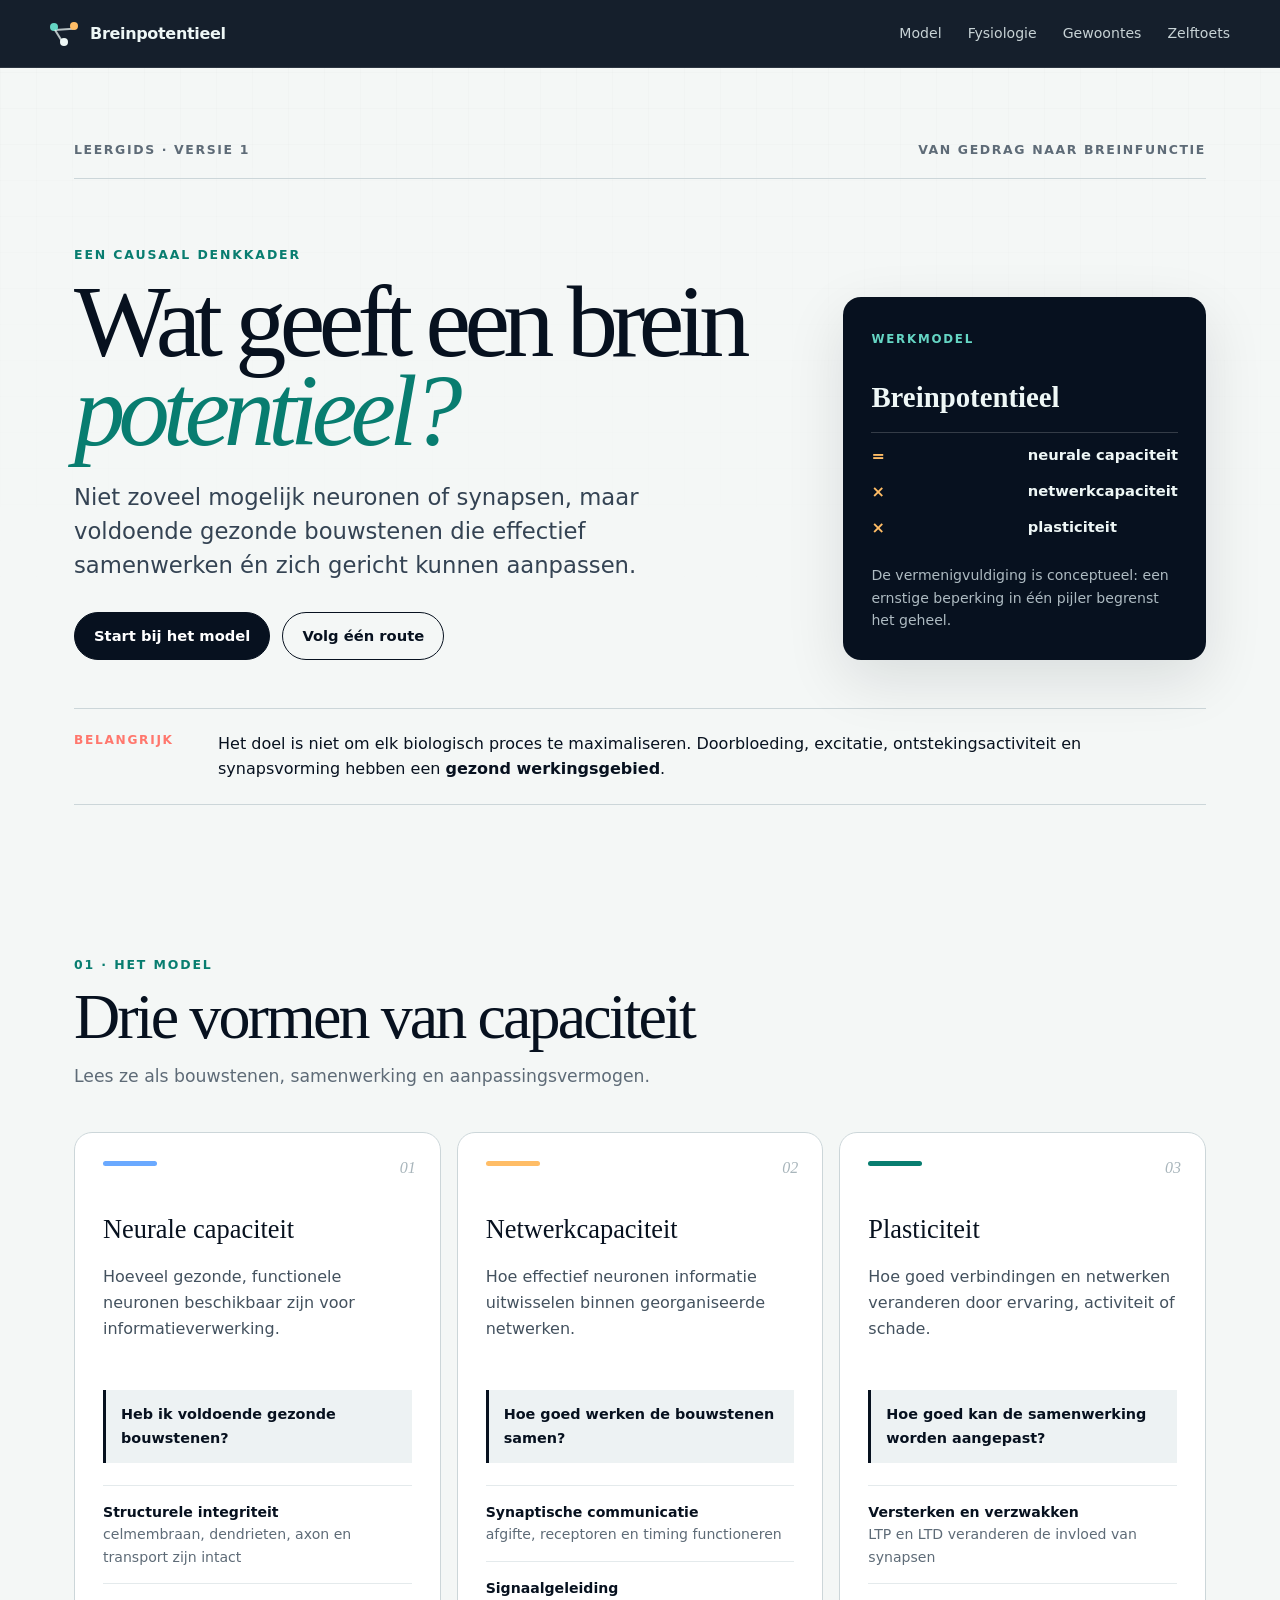
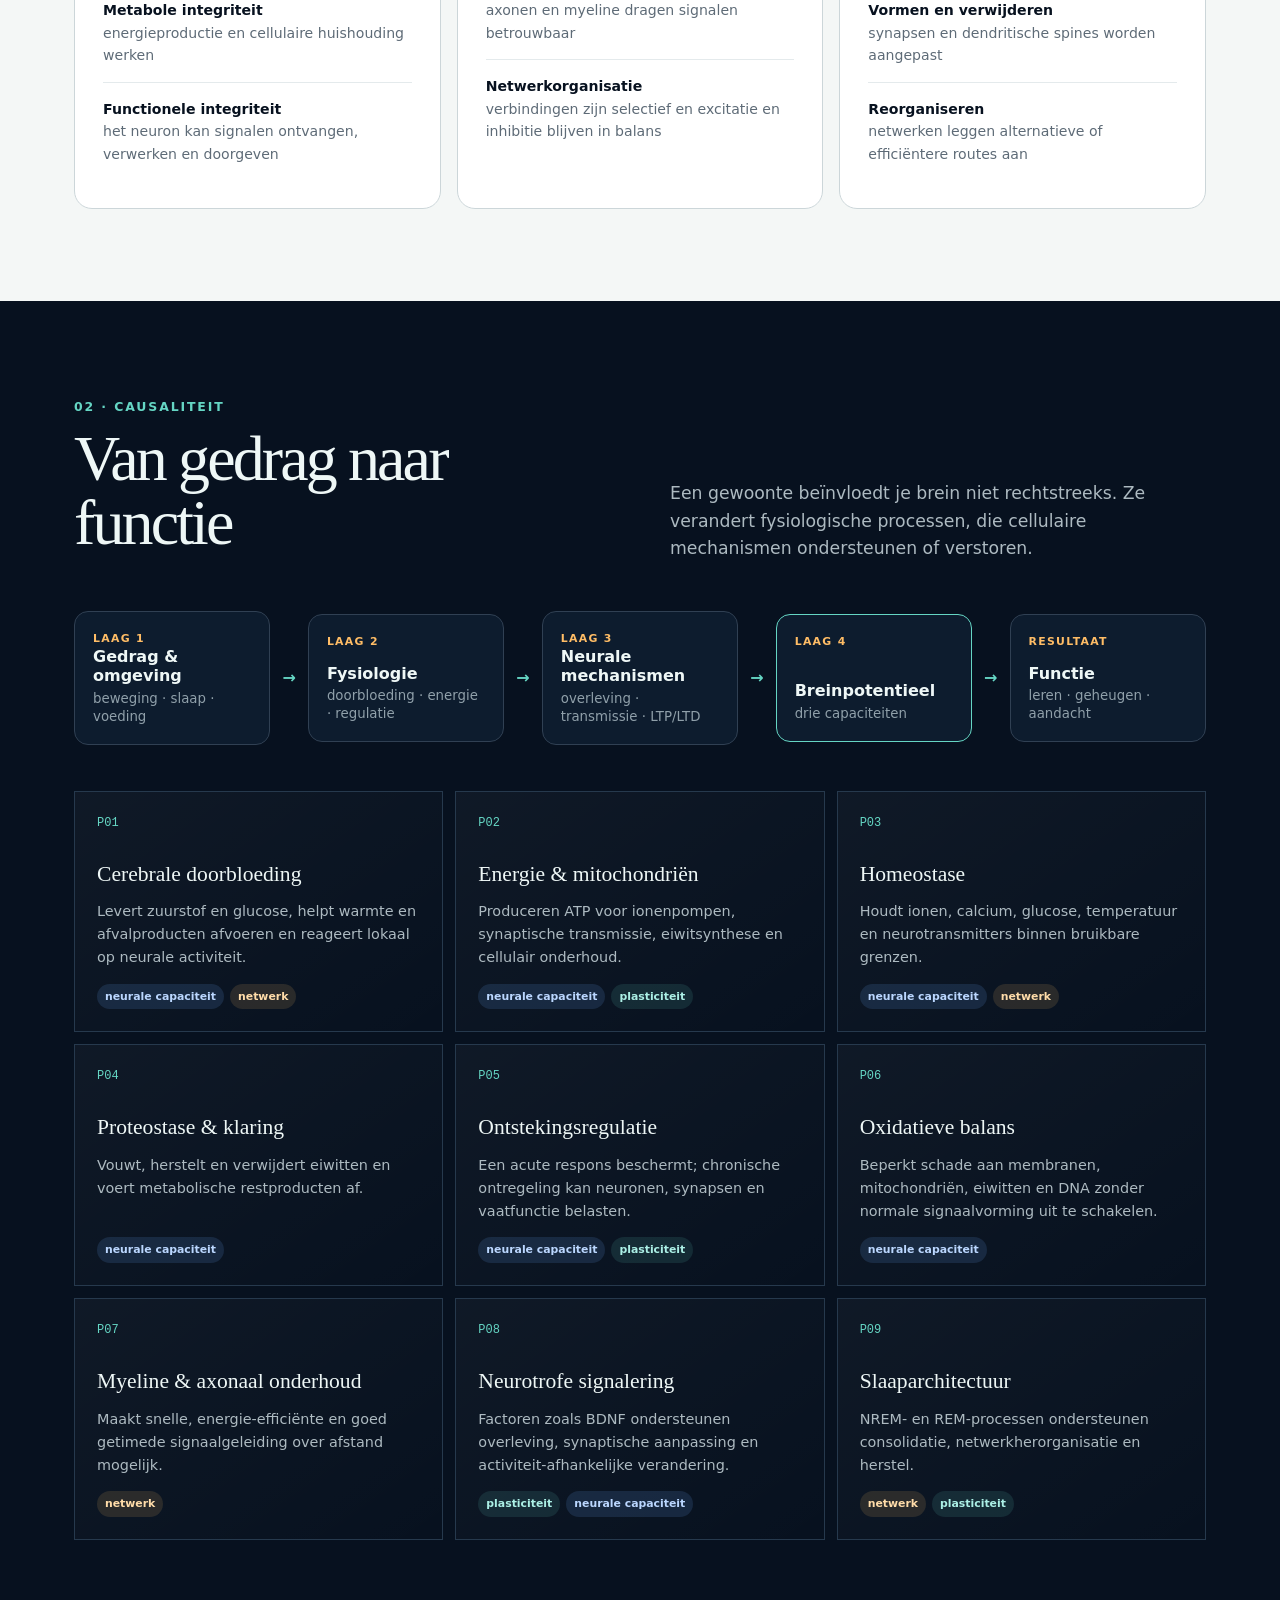
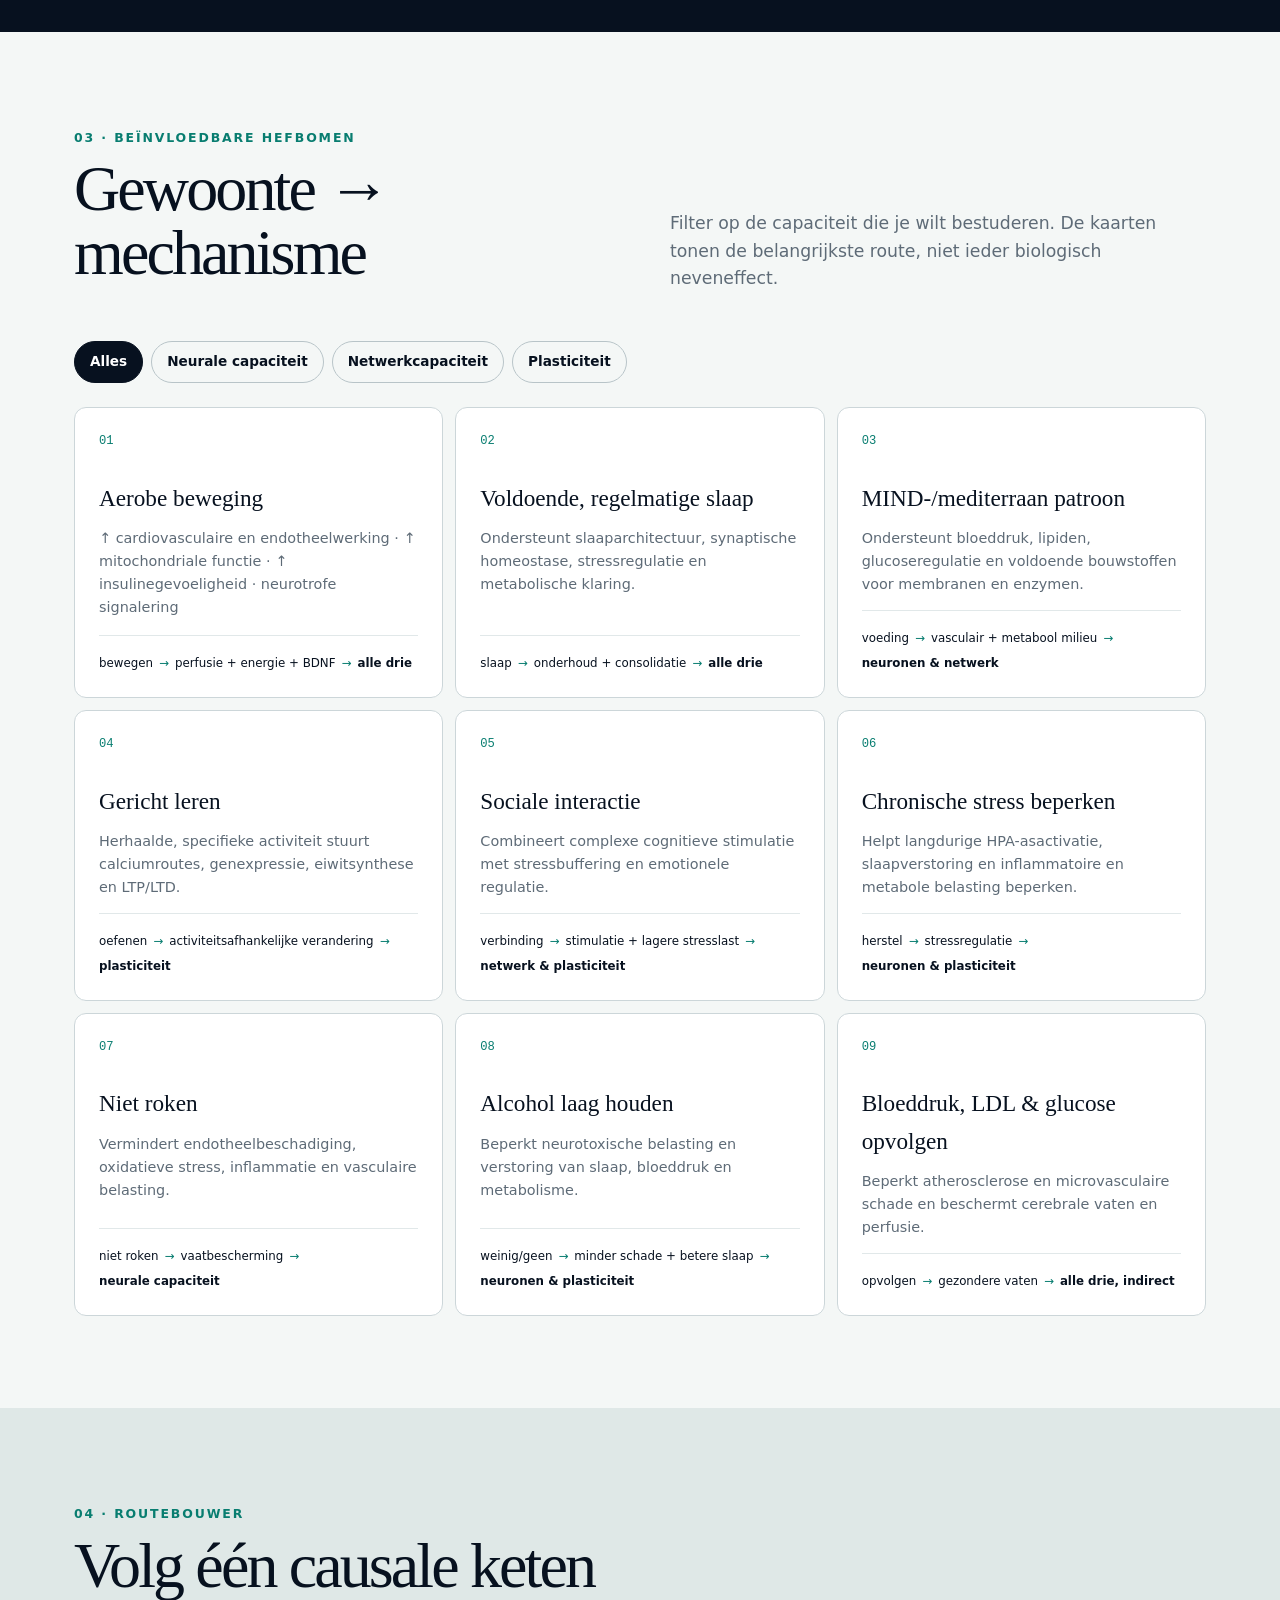
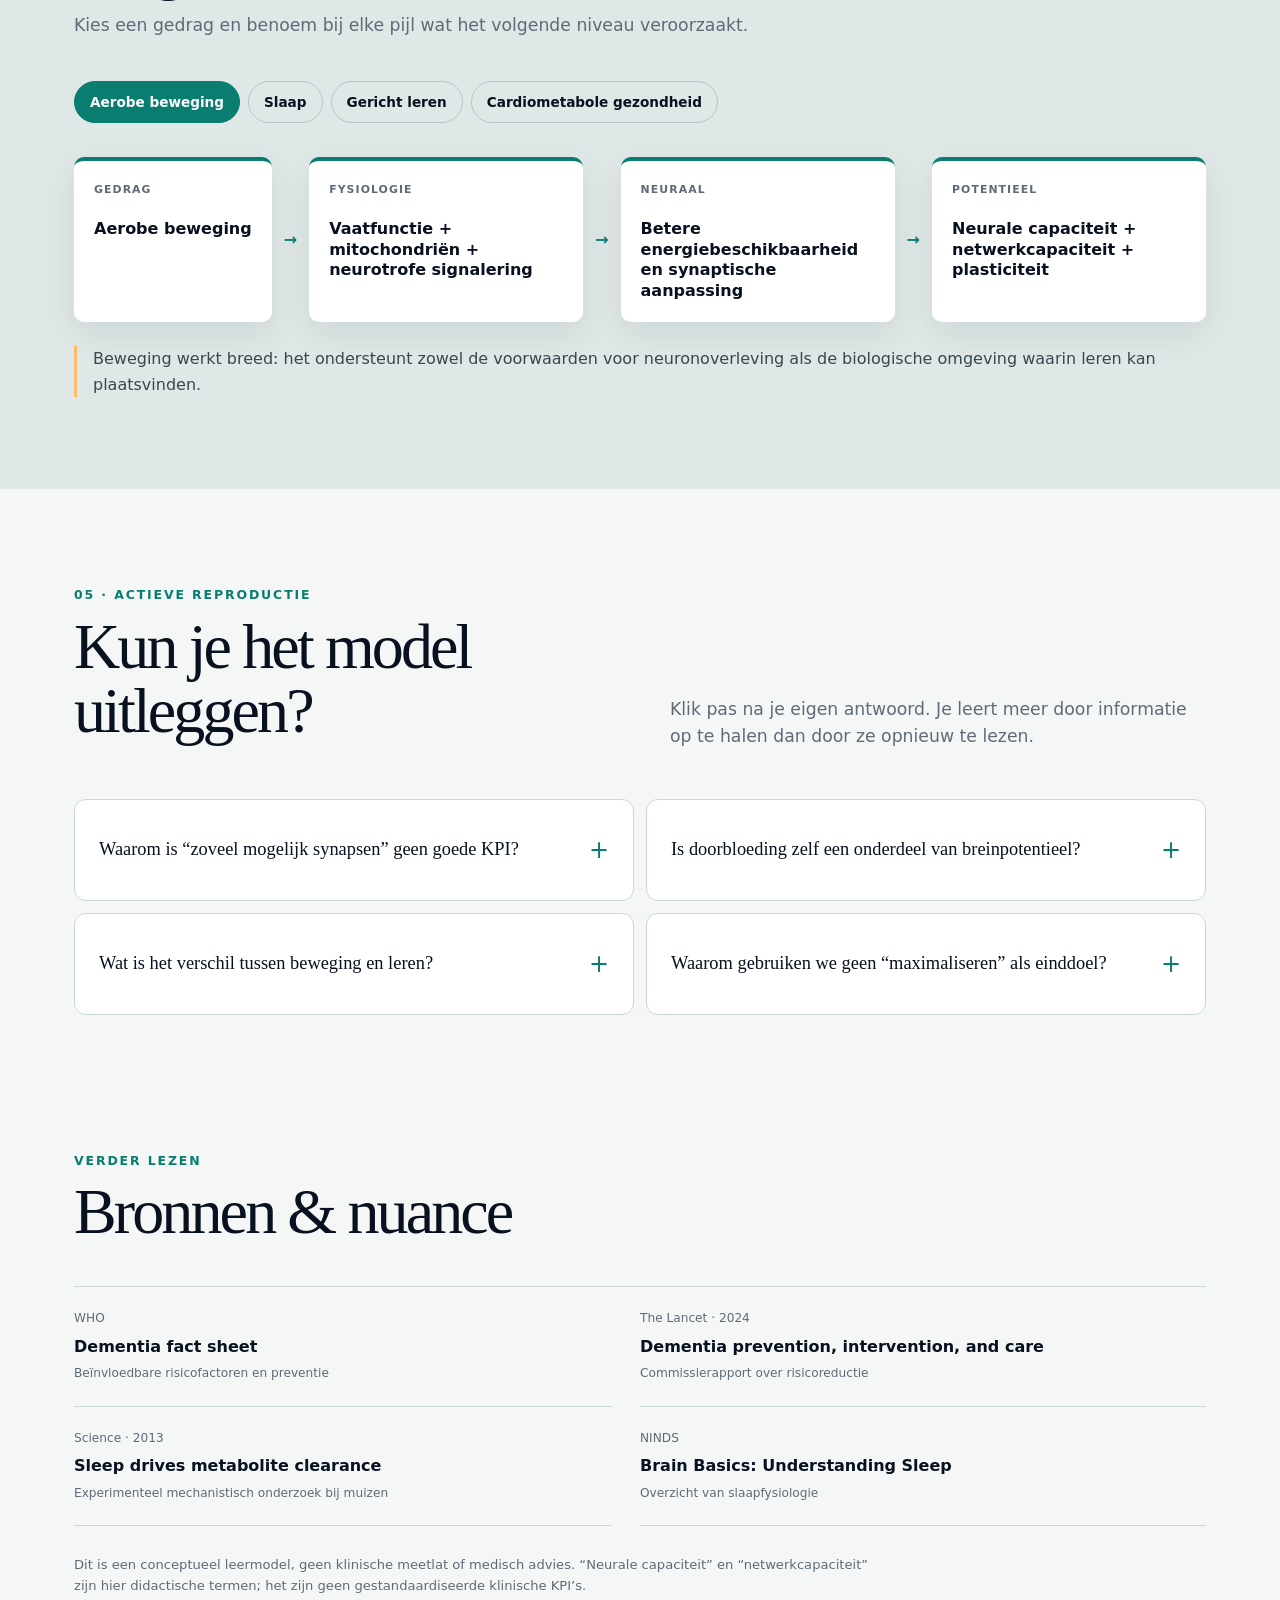
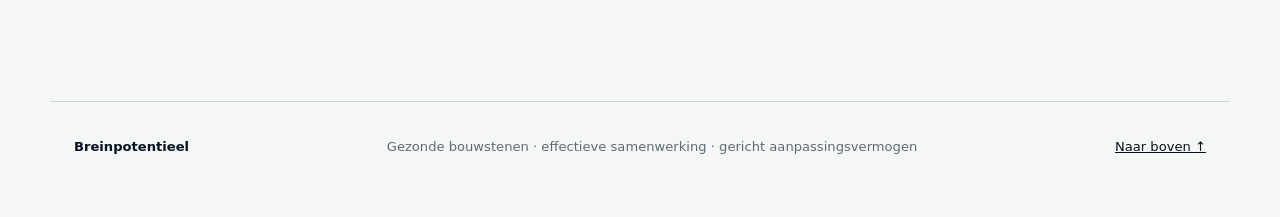
==== index.html @ e40813cc "Add index.html" ====
<!doctype html>
<html lang="nl">
<head>
  <meta charset="utf-8">
  <meta name="viewport" content="width=device-width, initial-scale=1">
  <meta name="theme-color" content="#07111f">
  <meta name="description" content="Een interactieve leergids over neurale capaciteit, netwerkcapaciteit, plasticiteit en de biologische processen en gewoontes die ze ondersteunen.">
  <title>Breinpotentieel — interactieve leergids</title>
  <link rel="icon" type="image/svg+xml" href="data:image/svg+xml,%3Csvg xmlns='http://www.w3.org/2000/svg' viewBox='0 0 64 64'%3E%3Crect width='64' height='64' rx='14' fill='%2307111f'/%3E%3Ccircle cx='19' cy='20' r='6' fill='%2365d6c4'/%3E%3Ccircle cx='45' cy='18' r='5' fill='%23ffbd66'/%3E%3Ccircle cx='31' cy='45' r='7' fill='%23eef7f6'/%3E%3Cpath d='M24 22l16-3M22 25l7 14M42 22l-8 17' stroke='%23eef7f6' stroke-width='3' stroke-linecap='round'/%3E%3C/svg%3E">
  <link rel="stylesheet" href="styles.css">
</head>
<body>
  <a class="skip-link" href="#inhoud">Ga naar de inhoud</a>

  <header class="topbar">
    <a class="brand" href="#start" aria-label="Breinpotentieel, naar boven">
      <span class="brand-mark" aria-hidden="true"><i></i><i></i><i></i></span>
      <span>Breinpotentieel</span>
    </a>
    <nav aria-label="Hoofdnavigatie">
      <a href="#model">Model</a>
      <a href="#fysiologie">Fysiologie</a>
      <a href="#gewoontes">Gewoontes</a>
      <a href="#toets">Zelftoets</a>
    </nav>
  </header>

  <main id="inhoud">
    <section class="hero" id="start">
      <div class="eyebrow"><span>Leergids · versie 1</span><span>Van gedrag naar breinfunctie</span></div>
      <div class="hero-grid">
        <div>
          <p class="kicker">Een causaal denkkader</p>
          <h1>Wat geeft een brein <em>potentieel?</em></h1>
          <p class="lede">Niet zoveel mogelijk neuronen of synapsen, maar voldoende gezonde bouwstenen die effectief samenwerken én zich gericht kunnen aanpassen.</p>
          <div class="hero-actions">
            <a class="button primary" href="#model">Start bij het model</a>
            <a class="button quiet" href="#routebouwer">Volg één route</a>
          </div>
        </div>
        <aside class="formula-card" aria-label="Kernformule">
          <span class="formula-label">Werkmodel</span>
          <div class="formula">
            <strong>Breinpotentieel</strong>
            <span>=</span>
            <b>neurale capaciteit</b>
            <span>×</span>
            <b>netwerkcapaciteit</b>
            <span>×</span>
            <b>plasticiteit</b>
          </div>
          <p>De vermenigvuldiging is conceptueel: een ernstige beperking in één pijler begrenst het geheel.</p>
        </aside>
      </div>
      <div class="principle"><span>Belangrijk</span><p>Het doel is niet om elk biologisch proces te maximaliseren. Doorbloeding, excitatie, ontstekingsactiviteit en synapsvorming hebben een <strong>gezond werkingsgebied</strong>.</p></div>
    </section>

    <section class="section" id="model">
      <header class="section-heading">
        <span class="chapter">01 · het model</span>
        <h2>Drie vormen van capaciteit</h2>
        <p>Lees ze als bouwstenen, samenwerking en aanpassingsvermogen.</p>
      </header>

      <div class="capacity-grid">
        <article class="capacity-card neural">
          <span class="number">01</span>
          <h3>Neurale capaciteit</h3>
          <p class="definition">Hoeveel gezonde, functionele neuronen beschikbaar zijn voor informatieverwerking.</p>
          <div class="question">Heb ik voldoende gezonde bouwstenen?</div>
          <ul>
            <li><strong>Structurele integriteit</strong><br>celmembraan, dendrieten, axon en transport zijn intact</li>
            <li><strong>Metabole integriteit</strong><br>energieproductie en cellulaire huishouding werken</li>
            <li><strong>Functionele integriteit</strong><br>het neuron kan signalen ontvangen, verwerken en doorgeven</li>
          </ul>
        </article>
        <article class="capacity-card network">
          <span class="number">02</span>
          <h3>Netwerkcapaciteit</h3>
          <p class="definition">Hoe effectief neuronen informatie uitwisselen binnen georganiseerde netwerken.</p>
          <div class="question">Hoe goed werken de bouwstenen samen?</div>
          <ul>
            <li><strong>Synaptische communicatie</strong><br>afgifte, receptoren en timing functioneren</li>
            <li><strong>Signaalgeleiding</strong><br>axonen en myeline dragen signalen betrouwbaar</li>
            <li><strong>Netwerkorganisatie</strong><br>verbindingen zijn selectief en excitatie en inhibitie blijven in balans</li>
          </ul>
        </article>
        <article class="capacity-card plastic">
          <span class="number">03</span>
          <h3>Plasticiteit</h3>
          <p class="definition">Hoe goed verbindingen en netwerken veranderen door ervaring, activiteit of schade.</p>
          <div class="question">Hoe goed kan de samenwerking worden aangepast?</div>
          <ul>
            <li><strong>Versterken en verzwakken</strong><br>LTP en LTD veranderen de invloed van synapsen</li>
            <li><strong>Vormen en verwijderen</strong><br>synapsen en dendritische spines worden aangepast</li>
            <li><strong>Reorganiseren</strong><br>netwerken leggen alternatieve of efficiëntere routes aan</li>
          </ul>
        </article>
      </div>
    </section>

    <section class="section causal-section" id="fysiologie">
      <header class="section-heading split-heading">
        <div>
          <span class="chapter">02 · causaliteit</span>
          <h2>Van gedrag naar functie</h2>
        </div>
        <p>Een gewoonte beïnvloedt je brein niet rechtstreeks. Ze verandert fysiologische processen, die cellulaire mechanismen ondersteunen of verstoren.</p>
      </header>

      <div class="causal-ribbon" role="img" aria-label="Gedrag leidt via fysiologie en neurale mechanismen tot breinpotentieel en functionele prestaties">
        <div><span>laag 1</span><strong>Gedrag & omgeving</strong><small>beweging · slaap · voeding</small></div>
        <b aria-hidden="true">→</b>
        <div><span>laag 2</span><strong>Fysiologie</strong><small>doorbloeding · energie · regulatie</small></div>
        <b aria-hidden="true">→</b>
        <div><span>laag 3</span><strong>Neurale mechanismen</strong><small>overleving · transmissie · LTP/LTD</small></div>
        <b aria-hidden="true">→</b>
        <div><span>laag 4</span><strong>Breinpotentieel</strong><small>drie capaciteiten</small></div>
        <b aria-hidden="true">→</b>
        <div><span>resultaat</span><strong>Functie</strong><small>leren · geheugen · aandacht</small></div>
      </div>

      <div class="process-grid">
        <article><span class="process-code">P01</span><h3>Cerebrale doorbloeding</h3><p>Levert zuurstof en glucose, helpt warmte en afvalproducten afvoeren en reageert lokaal op neurale activiteit.</p><footer><span class="tag neural-tag">neurale capaciteit</span><span class="tag network-tag">netwerk</span></footer></article>
        <article><span class="process-code">P02</span><h3>Energie & mitochondriën</h3><p>Produceren ATP voor ionenpompen, synaptische transmissie, eiwitsynthese en cellulair onderhoud.</p><footer><span class="tag neural-tag">neurale capaciteit</span><span class="tag plastic-tag">plasticiteit</span></footer></article>
        <article><span class="process-code">P03</span><h3>Homeostase</h3><p>Houdt ionen, calcium, glucose, temperatuur en neurotransmitters binnen bruikbare grenzen.</p><footer><span class="tag neural-tag">neurale capaciteit</span><span class="tag network-tag">netwerk</span></footer></article>
        <article><span class="process-code">P04</span><h3>Proteostase & klaring</h3><p>Vouwt, herstelt en verwijdert eiwitten en voert metabolische restproducten af.</p><footer><span class="tag neural-tag">neurale capaciteit</span></footer></article>
        <article><span class="process-code">P05</span><h3>Ontstekingsregulatie</h3><p>Een acute respons beschermt; chronische ontregeling kan neuronen, synapsen en vaatfunctie belasten.</p><footer><span class="tag neural-tag">neurale capaciteit</span><span class="tag plastic-tag">plasticiteit</span></footer></article>
        <article><span class="process-code">P06</span><h3>Oxidatieve balans</h3><p>Beperkt schade aan membranen, mitochondriën, eiwitten en DNA zonder normale signaalvorming uit te schakelen.</p><footer><span class="tag neural-tag">neurale capaciteit</span></footer></article>
        <article><span class="process-code">P07</span><h3>Myeline & axonaal onderhoud</h3><p>Maakt snelle, energie-efficiënte en goed getimede signaalgeleiding over afstand mogelijk.</p><footer><span class="tag network-tag">netwerk</span></footer></article>
        <article><span class="process-code">P08</span><h3>Neurotrofe signalering</h3><p>Factoren zoals BDNF ondersteunen overleving, synaptische aanpassing en activiteit-afhankelijke verandering.</p><footer><span class="tag plastic-tag">plasticiteit</span><span class="tag neural-tag">neurale capaciteit</span></footer></article>
        <article><span class="process-code">P09</span><h3>Slaaparchitectuur</h3><p>NREM- en REM-processen ondersteunen consolidatie, netwerkherorganisatie en herstel.</p><footer><span class="tag network-tag">netwerk</span><span class="tag plastic-tag">plasticiteit</span></footer></article>
      </div>
    </section>

    <section class="section" id="gewoontes">
      <header class="section-heading split-heading">
        <div>
          <span class="chapter">03 · beïnvloedbare hefbomen</span>
          <h2>Gewoonte → mechanisme</h2>
        </div>
        <p>Filter op de capaciteit die je wilt bestuderen. De kaarten tonen de belangrijkste route, niet ieder biologisch neveneffect.</p>
      </header>

      <div class="filters" role="group" aria-label="Filter gewoontes op capaciteit">
        <button class="filter active" data-filter="all" aria-pressed="true">Alles</button>
        <button class="filter" data-filter="neural" aria-pressed="false">Neurale capaciteit</button>
        <button class="filter" data-filter="network" aria-pressed="false">Netwerkcapaciteit</button>
        <button class="filter" data-filter="plastic" aria-pressed="false">Plasticiteit</button>
      </div>

      <div class="habit-grid" id="habit-grid">
        <article class="habit-card" data-targets="neural network plastic"><span class="habit-index">01</span><h3>Aerobe beweging</h3><p>↑ cardiovasculaire en endotheelwerking · ↑ mitochondriale functie · ↑ insulinegevoeligheid · neurotrofe signalering</p><div class="mini-chain"><span>bewegen</span><i>→</i><span>perfusie + energie + BDNF</span><i>→</i><strong>alle drie</strong></div></article>
        <article class="habit-card" data-targets="neural network plastic"><span class="habit-index">02</span><h3>Voldoende, regelmatige slaap</h3><p>Ondersteunt slaaparchitectuur, synaptische homeostase, stressregulatie en metabolische klaring.</p><div class="mini-chain"><span>slaap</span><i>→</i><span>onderhoud + consolidatie</span><i>→</i><strong>alle drie</strong></div></article>
        <article class="habit-card" data-targets="neural network"><span class="habit-index">03</span><h3>MIND-/mediterraan patroon</h3><p>Ondersteunt bloeddruk, lipiden, glucoseregulatie en voldoende bouwstoffen voor membranen en enzymen.</p><div class="mini-chain"><span>voeding</span><i>→</i><span>vasculair + metabool milieu</span><i>→</i><strong>neuronen & netwerk</strong></div></article>
        <article class="habit-card" data-targets="plastic network"><span class="habit-index">04</span><h3>Gericht leren</h3><p>Herhaalde, specifieke activiteit stuurt calciumroutes, genexpressie, eiwitsynthese en LTP/LTD.</p><div class="mini-chain"><span>oefenen</span><i>→</i><span>activiteitsafhankelijke verandering</span><i>→</i><strong>plasticiteit</strong></div></article>
        <article class="habit-card" data-targets="plastic network neural"><span class="habit-index">05</span><h3>Sociale interactie</h3><p>Combineert complexe cognitieve stimulatie met stressbuffering en emotionele regulatie.</p><div class="mini-chain"><span>verbinding</span><i>→</i><span>stimulatie + lagere stresslast</span><i>→</i><strong>netwerk & plasticiteit</strong></div></article>
        <article class="habit-card" data-targets="neural plastic"><span class="habit-index">06</span><h3>Chronische stress beperken</h3><p>Helpt langdurige HPA-asactivatie, slaapverstoring en inflammatoire en metabole belasting beperken.</p><div class="mini-chain"><span>herstel</span><i>→</i><span>stressregulatie</span><i>→</i><strong>neuronen & plasticiteit</strong></div></article>
        <article class="habit-card" data-targets="neural network"><span class="habit-index">07</span><h3>Niet roken</h3><p>Vermindert endotheelbeschadiging, oxidatieve stress, inflammatie en vasculaire belasting.</p><div class="mini-chain"><span>niet roken</span><i>→</i><span>vaatbescherming</span><i>→</i><strong>neurale capaciteit</strong></div></article>
        <article class="habit-card" data-targets="neural plastic"><span class="habit-index">08</span><h3>Alcohol laag houden</h3><p>Beperkt neurotoxische belasting en verstoring van slaap, bloeddruk en metabolisme.</p><div class="mini-chain"><span>weinig/geen</span><i>→</i><span>minder schade + betere slaap</span><i>→</i><strong>neuronen & plasticiteit</strong></div></article>
        <article class="habit-card" data-targets="neural network plastic"><span class="habit-index">09</span><h3>Bloeddruk, LDL & glucose opvolgen</h3><p>Beperkt atherosclerose en microvasculaire schade en beschermt cerebrale vaten en perfusie.</p><div class="mini-chain"><span>opvolgen</span><i>→</i><span>gezondere vaten</span><i>→</i><strong>alle drie, indirect</strong></div></article>
      </div>
    </section>

    <section class="section route-section" id="routebouwer">
      <header class="section-heading">
        <span class="chapter">04 · routebouwer</span>
        <h2>Volg één causale keten</h2>
        <p>Kies een gedrag en benoem bij elke pijl wat het volgende niveau veroorzaakt.</p>
      </header>
      <div class="route-controls" role="tablist" aria-label="Kies een causale route">
        <button role="tab" aria-selected="true" data-route="exercise">Aerobe beweging</button>
        <button role="tab" aria-selected="false" data-route="sleep">Slaap</button>
        <button role="tab" aria-selected="false" data-route="learning">Gericht leren</button>
        <button role="tab" aria-selected="false" data-route="vascular">Cardiometabole gezondheid</button>
      </div>
      <div class="route-track" id="route-track" aria-live="polite"></div>
      <p class="route-note" id="route-note"></p>
    </section>

    <section class="section quiz-section" id="toets">
      <header class="section-heading split-heading">
        <div>
          <span class="chapter">05 · actieve reproductie</span>
          <h2>Kun je het model uitleggen?</h2>
        </div>
        <p>Klik pas na je eigen antwoord. Je leert meer door informatie op te halen dan door ze opnieuw te lezen.</p>
      </header>
      <div class="quiz-grid">
        <details><summary>Waarom is “zoveel mogelijk synapsen” geen goede KPI?</summary><p>Omdat organisatie, selectiviteit, timing en efficiëntie tellen. Nutteloze verbindingen verwijderen kan een netwerk beter maken; meer is niet automatisch functioneler.</p></details>
        <details><summary>Is doorbloeding zelf een onderdeel van breinpotentieel?</summary><p>Nee, in dit model is ze een onderliggende determinant. Ze ondersteunt neuronen, communicatie en plasticiteit via toevoer, regulatie en afvoer.</p></details>
        <details><summary>Wat is het verschil tussen beweging en leren?</summary><p>Beweging kan de biologische omgeving voor plasticiteit ondersteunen. Gerichte ervaring bepaalt vervolgens welke specifieke verbindingen veranderen.</p></details>
        <details><summary>Waarom gebruiken we geen “maximaliseren” als einddoel?</summary><p>Biologische systemen hebben meestal een optimaal bereik. Te veel excitatie, inflammatie of zelfs plasticiteit kan ontregelen; gezondheid vraagt regulatie.</p></details>
      </div>
    </section>

    <section class="section sources" id="bronnen">
      <header class="section-heading"><span class="chapter">Verder lezen</span><h2>Bronnen & nuance</h2></header>
      <div class="source-list">
        <a href="https://www.who.int/news-room/fact-sheets/detail/dementia" target="_blank" rel="noreferrer"><span>WHO</span><strong>Dementia fact sheet</strong><small>Beïnvloedbare risicofactoren en preventie</small></a>
        <a href="https://doi.org/10.1016/S0140-6736(24)01296-0" target="_blank" rel="noreferrer"><span>The Lancet · 2024</span><strong>Dementia prevention, intervention, and care</strong><small>Commissierapport over risicoreductie</small></a>
        <a href="https://doi.org/10.1126/science.1241224" target="_blank" rel="noreferrer"><span>Science · 2013</span><strong>Sleep drives metabolite clearance</strong><small>Experimenteel mechanistisch onderzoek bij muizen</small></a>
        <a href="https://www.ninds.nih.gov/health-information/public-education/brain-basics/brain-basics-understanding-sleep" target="_blank" rel="noreferrer"><span>NINDS</span><strong>Brain Basics: Understanding Sleep</strong><small>Overzicht van slaapfysiologie</small></a>
      </div>
      <p class="disclaimer">Dit is een conceptueel leermodel, geen klinische meetlat of medisch advies. “Neurale capaciteit” en “netwerkcapaciteit” zijn hier didactische termen; het zijn geen gestandaardiseerde klinische KPI’s.</p>
    </section>
  </main>

  <footer class="site-footer"><span>Breinpotentieel</span><p>Gezonde bouwstenen · effectieve samenwerking · gericht aanpassingsvermogen</p><a href="#start">Naar boven ↑</a></footer>
  <script src="script.js"></script>
</body>
</html>
---- styles.css ----
:root {
  --ink: #07111f;
  --ink-2: #0d1c2e;
  --paper: #f4f7f6;
  --white: #ffffff;
  --muted: #5e6b77;
  --line: #ccd6d9;
  --cyan: #65d6c4;
  --cyan-dark: #087d70;
  --amber: #ffbd66;
  --coral: #ff776d;
  --blue: #6aa9ff;
  --radius: 18px;
  --shadow: 0 20px 60px rgba(7, 17, 31, .11);
}

* { box-sizing: border-box; }
html { scroll-behavior: smooth; }
body {
  margin: 0;
  color: var(--ink);
  background: var(--paper);
  font-family: Inter, ui-sans-serif, system-ui, -apple-system, BlinkMacSystemFont, "Segoe UI", sans-serif;
  font-size: 16px;
  line-height: 1.6;
}
body::before {
  content: "";
  position: fixed;
  inset: 0;
  z-index: -1;
  opacity: .38;
  background-image: linear-gradient(rgba(7,17,31,.04) 1px, transparent 1px), linear-gradient(90deg, rgba(7,17,31,.04) 1px, transparent 1px);
  background-size: 36px 36px;
  mask-image: linear-gradient(to bottom, #000, transparent 75%);
}
a { color: inherit; }
button { font: inherit; }
.skip-link { position: fixed; left: 1rem; top: -4rem; z-index: 100; background: var(--white); padding: .75rem 1rem; border-radius: 8px; }
.skip-link:focus { top: 1rem; }
.topbar {
  position: sticky;
  top: 0;
  z-index: 20;
  min-height: 68px;
  display: flex;
  align-items: center;
  justify-content: space-between;
  padding: 0 max(24px, calc((100vw - 1180px) / 2));
  color: #eef7f6;
  background: rgba(7, 17, 31, .94);
  backdrop-filter: blur(18px);
  border-bottom: 1px solid rgba(255,255,255,.1);
}
.brand { display: flex; gap: 12px; align-items: center; font-weight: 760; text-decoration: none; letter-spacing: -.02em; }
.brand-mark { position: relative; width: 28px; height: 24px; display: block; }
.brand-mark i { position: absolute; width: 8px; height: 8px; border-radius: 50%; background: var(--cyan); }
.brand-mark i:nth-child(1) { left: 0; top: 1px; }
.brand-mark i:nth-child(2) { right: 0; top: 0; background: var(--amber); }
.brand-mark i:nth-child(3) { left: 10px; bottom: 0; background: #eef7f6; }
.brand-mark::before, .brand-mark::after { content: ""; position: absolute; height: 2px; width: 18px; background: rgba(238,247,246,.75); transform-origin: left; left: 5px; top: 7px; }
.brand-mark::before { transform: rotate(-4deg); }
.brand-mark::after { transform: rotate(58deg); }
.topbar nav { display: flex; gap: 26px; }
.topbar nav a { color: #c8d3d6; text-decoration: none; font-size: .88rem; }
.topbar nav a:hover, .topbar nav a:focus-visible { color: var(--cyan); }

.hero, .section, .site-footer { max-width: 1180px; margin-inline: auto; }
.hero { padding: 72px 24px 54px; }
.eyebrow { display: flex; justify-content: space-between; gap: 20px; padding-bottom: 18px; border-bottom: 1px solid var(--line); color: var(--muted); font-size: .78rem; text-transform: uppercase; letter-spacing: .13em; font-weight: 700; }
.hero-grid { display: grid; grid-template-columns: 1.3fr .7fr; gap: clamp(42px, 8vw, 96px); align-items: end; padding: 66px 0 48px; }
.kicker, .chapter { color: var(--cyan-dark); text-transform: uppercase; letter-spacing: .15em; font-size: .78rem; font-weight: 800; }
h1, h2, h3, p { margin-top: 0; }
h1 { max-width: 760px; margin-bottom: 24px; font-family: Georgia, "Times New Roman", serif; font-size: clamp(3.7rem, 8vw, 7.8rem); line-height: .87; letter-spacing: -.065em; font-weight: 500; }
h1 em { color: var(--cyan-dark); font-weight: 500; }
.lede { max-width: 690px; margin-bottom: 30px; color: #344353; font-size: clamp(1.15rem, 2vw, 1.42rem); line-height: 1.5; }
.hero-actions { display: flex; gap: 12px; flex-wrap: wrap; }
.button { display: inline-flex; justify-content: center; align-items: center; min-height: 48px; padding: 0 19px; border: 1px solid var(--ink); border-radius: 999px; text-decoration: none; font-weight: 750; font-size: .92rem; }
.button.primary { background: var(--ink); color: var(--white); }
.button.primary:hover { background: var(--cyan-dark); border-color: var(--cyan-dark); }
.button.quiet:hover { background: var(--white); }
.formula-card { padding: 28px; color: #eef7f6; background: var(--ink); border-radius: var(--radius); box-shadow: var(--shadow); }
.formula-label { color: var(--cyan); font-size: .74rem; text-transform: uppercase; letter-spacing: .15em; font-weight: 800; }
.formula { display: grid; grid-template-columns: 1fr auto; gap: 10px 16px; margin: 24px 0; }
.formula strong { grid-column: 1 / -1; padding-bottom: 12px; border-bottom: 1px solid rgba(255,255,255,.18); font-family: Georgia, serif; font-size: 1.8rem; }
.formula b { font-size: .92rem; }
.formula span { color: var(--amber); font-weight: 800; }
.formula-card p { margin-bottom: 0; color: #aebbc2; font-size: .88rem; }
.principle { display: grid; grid-template-columns: 120px 1fr; gap: 24px; padding: 22px 0; border-block: 1px solid var(--line); }
.principle span { color: var(--coral); font-size: .76rem; text-transform: uppercase; letter-spacing: .14em; font-weight: 850; }
.principle p { margin: 0; }

.section { padding: 92px 24px; }
.section-heading { max-width: 760px; margin-bottom: 42px; }
.section-heading h2 { margin: 8px 0 14px; font-family: Georgia, serif; font-size: clamp(2.3rem, 5vw, 4.1rem); line-height: 1; letter-spacing: -.045em; font-weight: 500; }
.section-heading p { color: var(--muted); font-size: 1.08rem; }
.split-heading { max-width: none; display: grid; grid-template-columns: 1fr 1fr; gap: 60px; align-items: end; }
.split-heading p { margin-bottom: 6px; }
.capacity-grid { display: grid; grid-template-columns: repeat(3, 1fr); gap: 16px; }
.capacity-card { position: relative; overflow: hidden; padding: 28px; background: var(--white); border: 1px solid var(--line); border-radius: var(--radius); }
.capacity-card::before { content: ""; display: block; width: 54px; height: 5px; margin-bottom: 42px; border-radius: 5px; background: var(--blue); }
.capacity-card.network::before { background: var(--amber); }
.capacity-card.plastic::before { background: var(--cyan-dark); }
.capacity-card .number { position: absolute; right: 24px; top: 22px; color: #a8b5bb; font-family: Georgia, serif; font-style: italic; }
.capacity-card h3 { margin-bottom: 14px; font-family: Georgia, serif; font-size: 1.65rem; font-weight: 500; }
.definition { min-height: 104px; color: #43515e; }
.question { margin: 22px 0; padding: 13px 15px; background: #edf2f3; border-left: 3px solid var(--ink); font-weight: 750; font-size: .9rem; }
.capacity-card ul { margin: 0; padding: 0; list-style: none; }
.capacity-card li { padding: 15px 0; border-top: 1px solid #e4eaec; color: var(--muted); font-size: .88rem; }
.capacity-card li strong { color: var(--ink); }

.causal-section { max-width: none; color: #eef7f6; background: var(--ink); }
.causal-section > * { max-width: 1132px; margin-inline: auto; }
.causal-section .chapter { color: var(--cyan); }
.causal-section .section-heading p { color: #adbac1; }
.causal-ribbon { display: grid; grid-template-columns: 1fr auto 1fr auto 1fr auto 1fr auto 1fr; gap: 12px; align-items: center; margin-bottom: 46px; }
.causal-ribbon div { min-height: 128px; display: flex; flex-direction: column; padding: 18px; border: 1px solid #304053; border-radius: 14px; background: var(--ink-2); }
.causal-ribbon div:nth-of-type(4) { border-color: var(--cyan); }
.causal-ribbon span { color: var(--amber); font-size: .68rem; text-transform: uppercase; letter-spacing: .12em; font-weight: 800; }
.causal-ribbon strong { margin: auto 0 4px; line-height: 1.2; }
.causal-ribbon small { color: #90a0aa; line-height: 1.35; }
.causal-ribbon > b { color: var(--cyan); }
.process-grid { display: grid; grid-template-columns: repeat(3, 1fr); gap: 12px; }
.process-grid article { min-height: 225px; display: flex; flex-direction: column; padding: 22px; border: 1px solid #26394d; background: linear-gradient(145deg, rgba(255,255,255,.035), transparent); }
.process-code { color: var(--cyan); font-family: ui-monospace, SFMono-Regular, Menlo, monospace; font-size: .75rem; }
.process-grid h3 { margin: 24px 0 9px; font-family: Georgia, serif; font-weight: 500; font-size: 1.35rem; }
.process-grid p { color: #adbac1; font-size: .9rem; }
.process-grid footer { margin-top: auto; display: flex; gap: 6px; flex-wrap: wrap; }
.tag { padding: 4px 8px; border-radius: 99px; font-size: .68rem; font-weight: 800; }
.neural-tag { color: #bbd7ff; background: rgba(106,169,255,.14); }
.network-tag { color: #ffdca9; background: rgba(255,189,102,.13); }
.plastic-tag { color: #acf0e6; background: rgba(101,214,196,.12); }

.filters { display: flex; gap: 8px; flex-wrap: wrap; margin-bottom: 24px; }
.filter, .route-controls button { min-height: 42px; padding: 0 15px; border: 1px solid #b8c4c8; border-radius: 999px; color: var(--ink); background: transparent; cursor: pointer; font-weight: 700; font-size: .85rem; }
.filter:hover, .filter:focus-visible, .filter.active { color: var(--white); background: var(--ink); border-color: var(--ink); }
.habit-grid { display: grid; grid-template-columns: repeat(3, 1fr); gap: 12px; }
.habit-card { min-height: 260px; display: flex; flex-direction: column; padding: 24px; background: var(--white); border: 1px solid var(--line); border-radius: 12px; transition: transform .2s ease, opacity .2s ease; }
.habit-card:hover { transform: translateY(-3px); box-shadow: 0 10px 24px rgba(7,17,31,.07); }
.habit-card.hidden { display: none; }
.habit-index { color: var(--cyan-dark); font-family: ui-monospace, monospace; font-size: .76rem; }
.habit-card h3 { margin: 28px 0 10px; font-family: Georgia, serif; font-size: 1.45rem; font-weight: 500; }
.habit-card p { color: var(--muted); font-size: .9rem; }
.mini-chain { display: flex; gap: 6px; flex-wrap: wrap; align-items: center; margin-top: auto; padding-top: 18px; border-top: 1px solid #e1e8e9; font-size: .74rem; }
.mini-chain i { color: var(--cyan-dark); font-style: normal; }

.route-section { max-width: none; background: #dfe8e7; }
.route-section > * { max-width: 1132px; margin-inline: auto; }
.route-controls { display: flex; gap: 8px; flex-wrap: wrap; margin-bottom: 34px; }
.route-controls button[aria-selected="true"] { color: var(--white); background: var(--cyan-dark); border-color: var(--cyan-dark); }
.route-track { display: grid; grid-template-columns: repeat(7, auto); align-items: stretch; gap: 12px; }
.route-step { min-width: 0; padding: 20px; background: var(--white); border-top: 4px solid var(--cyan-dark); border-radius: 10px; box-shadow: 0 12px 34px rgba(7,17,31,.08); }
.route-step span { display: block; color: var(--muted); font-size: .68rem; text-transform: uppercase; letter-spacing: .1em; font-weight: 800; }
.route-step strong { display: block; margin-top: 20px; line-height: 1.3; }
.route-arrow { align-self: center; color: var(--cyan-dark); font-weight: 900; }
.route-note { margin: 24px auto 0 !important; padding-left: 16px; border-left: 3px solid var(--amber); color: #374750; }

.quiz-grid { display: grid; grid-template-columns: 1fr 1fr; gap: 12px; }
details { background: var(--white); border: 1px solid var(--line); border-radius: 12px; }
summary { min-height: 100px; display: flex; align-items: center; justify-content: space-between; gap: 20px; padding: 24px; cursor: pointer; font-family: Georgia, serif; font-size: 1.15rem; list-style: none; }
summary::-webkit-details-marker { display: none; }
summary::after { content: "+"; flex: 0 0 auto; color: var(--cyan-dark); font-family: system-ui; font-size: 1.5rem; }
details[open] summary::after { content: "−"; }
details p { margin: 0 24px 24px; padding-top: 20px; border-top: 1px solid #e1e8e9; color: var(--muted); }
.sources { padding-top: 40px; }
.source-list { display: grid; grid-template-columns: 1fr 1fr; border-top: 1px solid var(--line); }
.source-list a { display: grid; padding: 22px 12px 22px 0; border-bottom: 1px solid var(--line); text-decoration: none; }
.source-list a:nth-child(odd) { margin-right: 28px; }
.source-list a:hover strong { color: var(--cyan-dark); }
.source-list span, .source-list small { color: var(--muted); font-size: .76rem; }
.source-list strong { margin: 5px 0; }
.disclaimer { margin-top: 28px; max-width: 820px; color: var(--muted); font-size: .82rem; }
.site-footer { display: flex; justify-content: space-between; align-items: center; gap: 30px; padding: 34px 24px 60px; border-top: 1px solid var(--line); font-size: .82rem; }
.site-footer span { font-weight: 800; }
.site-footer p { margin: 0; color: var(--muted); }

@media (max-width: 900px) {
  .hero-grid, .split-heading { grid-template-columns: 1fr; }
  .hero-grid { align-items: start; }
  .formula-card { max-width: 520px; }
  .capacity-grid, .process-grid, .habit-grid { grid-template-columns: 1fr 1fr; }
  .causal-ribbon { grid-template-columns: 1fr; }
  .causal-ribbon > b { transform: rotate(90deg); justify-self: center; }
  .causal-ribbon div { min-height: 104px; }
  .route-track { grid-template-columns: 1fr; }
  .route-arrow { transform: rotate(90deg); justify-self: center; }
}

@media (max-width: 620px) {
  .topbar { min-height: 60px; padding-inline: 16px; }
  .topbar nav { display: none; }
  .hero { padding: 48px 18px 34px; }
  .eyebrow span:last-child { display: none; }
  .hero-grid { padding: 44px 0 36px; }
  h1 { font-size: clamp(3.4rem, 19vw, 5.5rem); }
  .formula-card { padding: 22px; }
  .principle { grid-template-columns: 1fr; gap: 6px; }
  .section { padding: 68px 18px; }
  .capacity-grid, .process-grid, .habit-grid, .quiz-grid, .source-list { grid-template-columns: 1fr; }
  .definition { min-height: 0; }
  .source-list a:nth-child(odd) { margin-right: 0; }
  .site-footer { flex-direction: column; align-items: flex-start; padding-inline: 18px; }
}

@media (prefers-reduced-motion: reduce) {
  html { scroll-behavior: auto; }
  *, *::before, *::after { transition-duration: .01ms !important; }
}
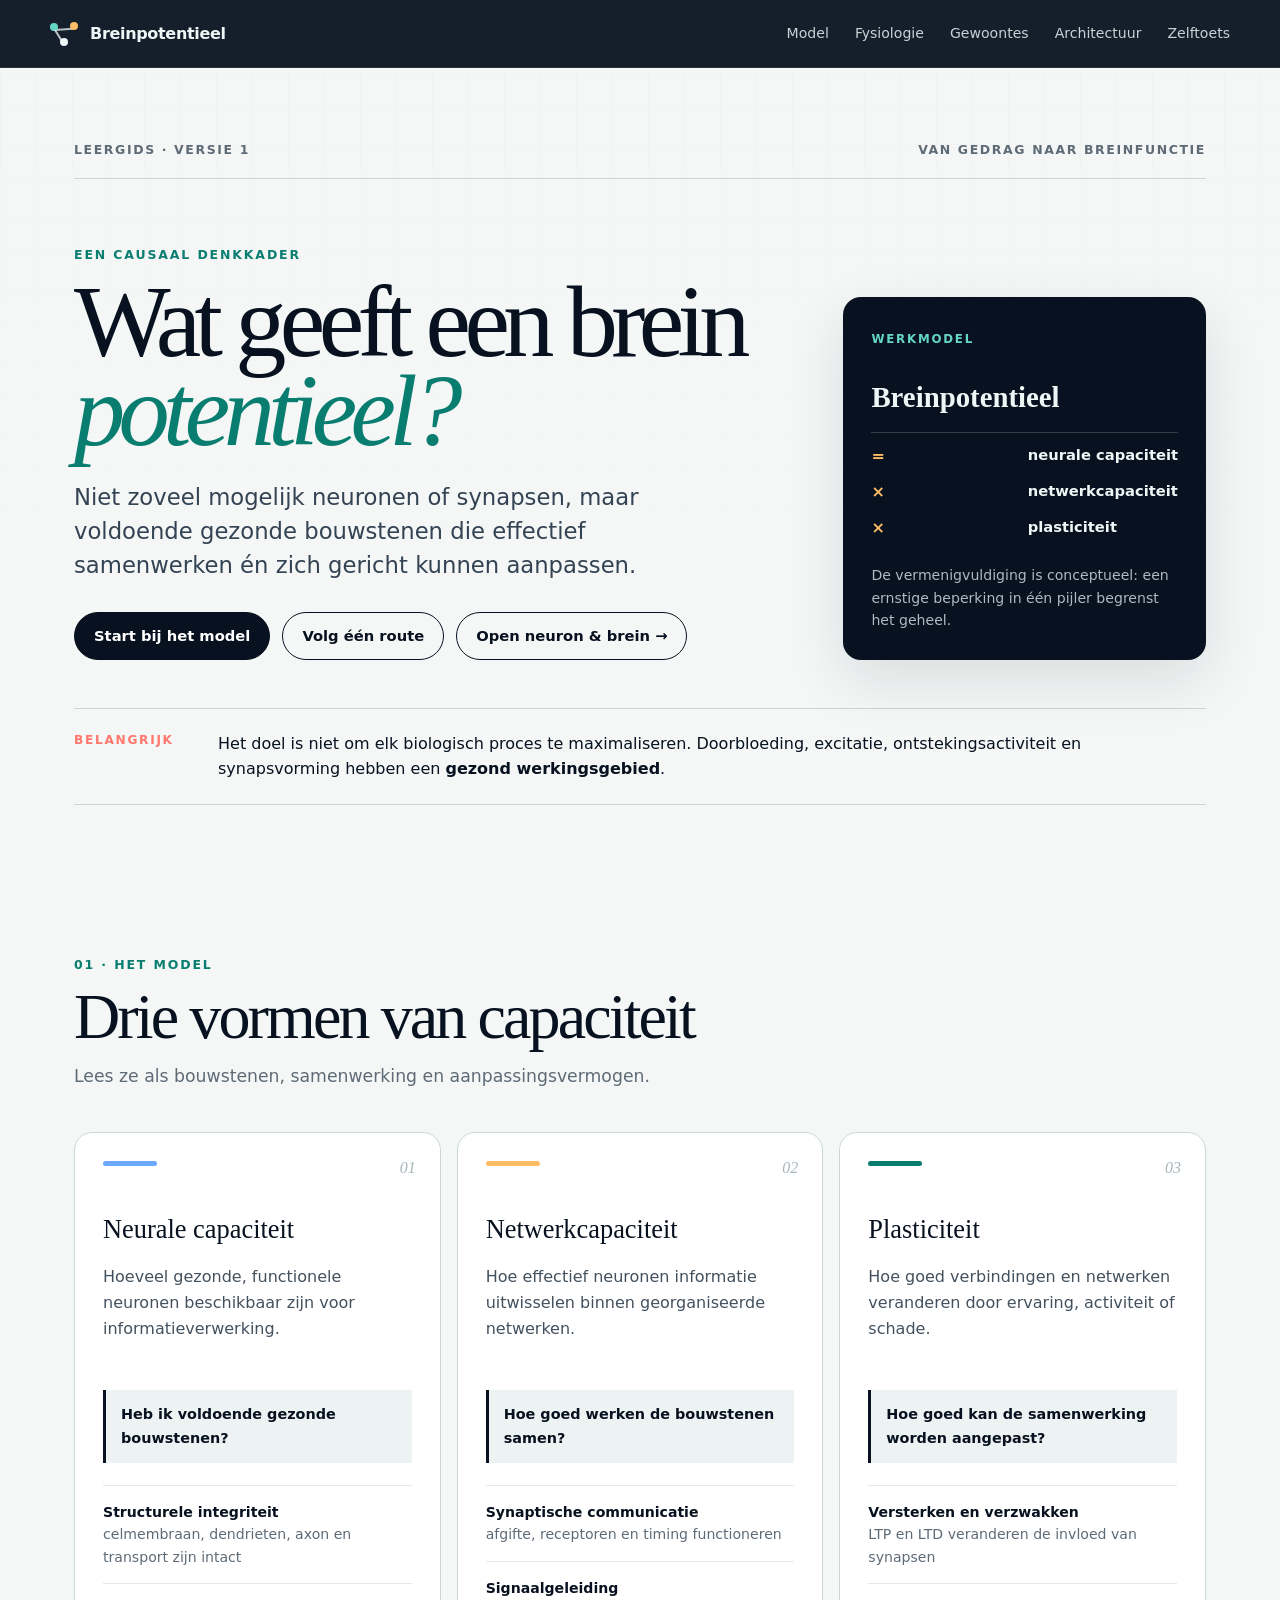
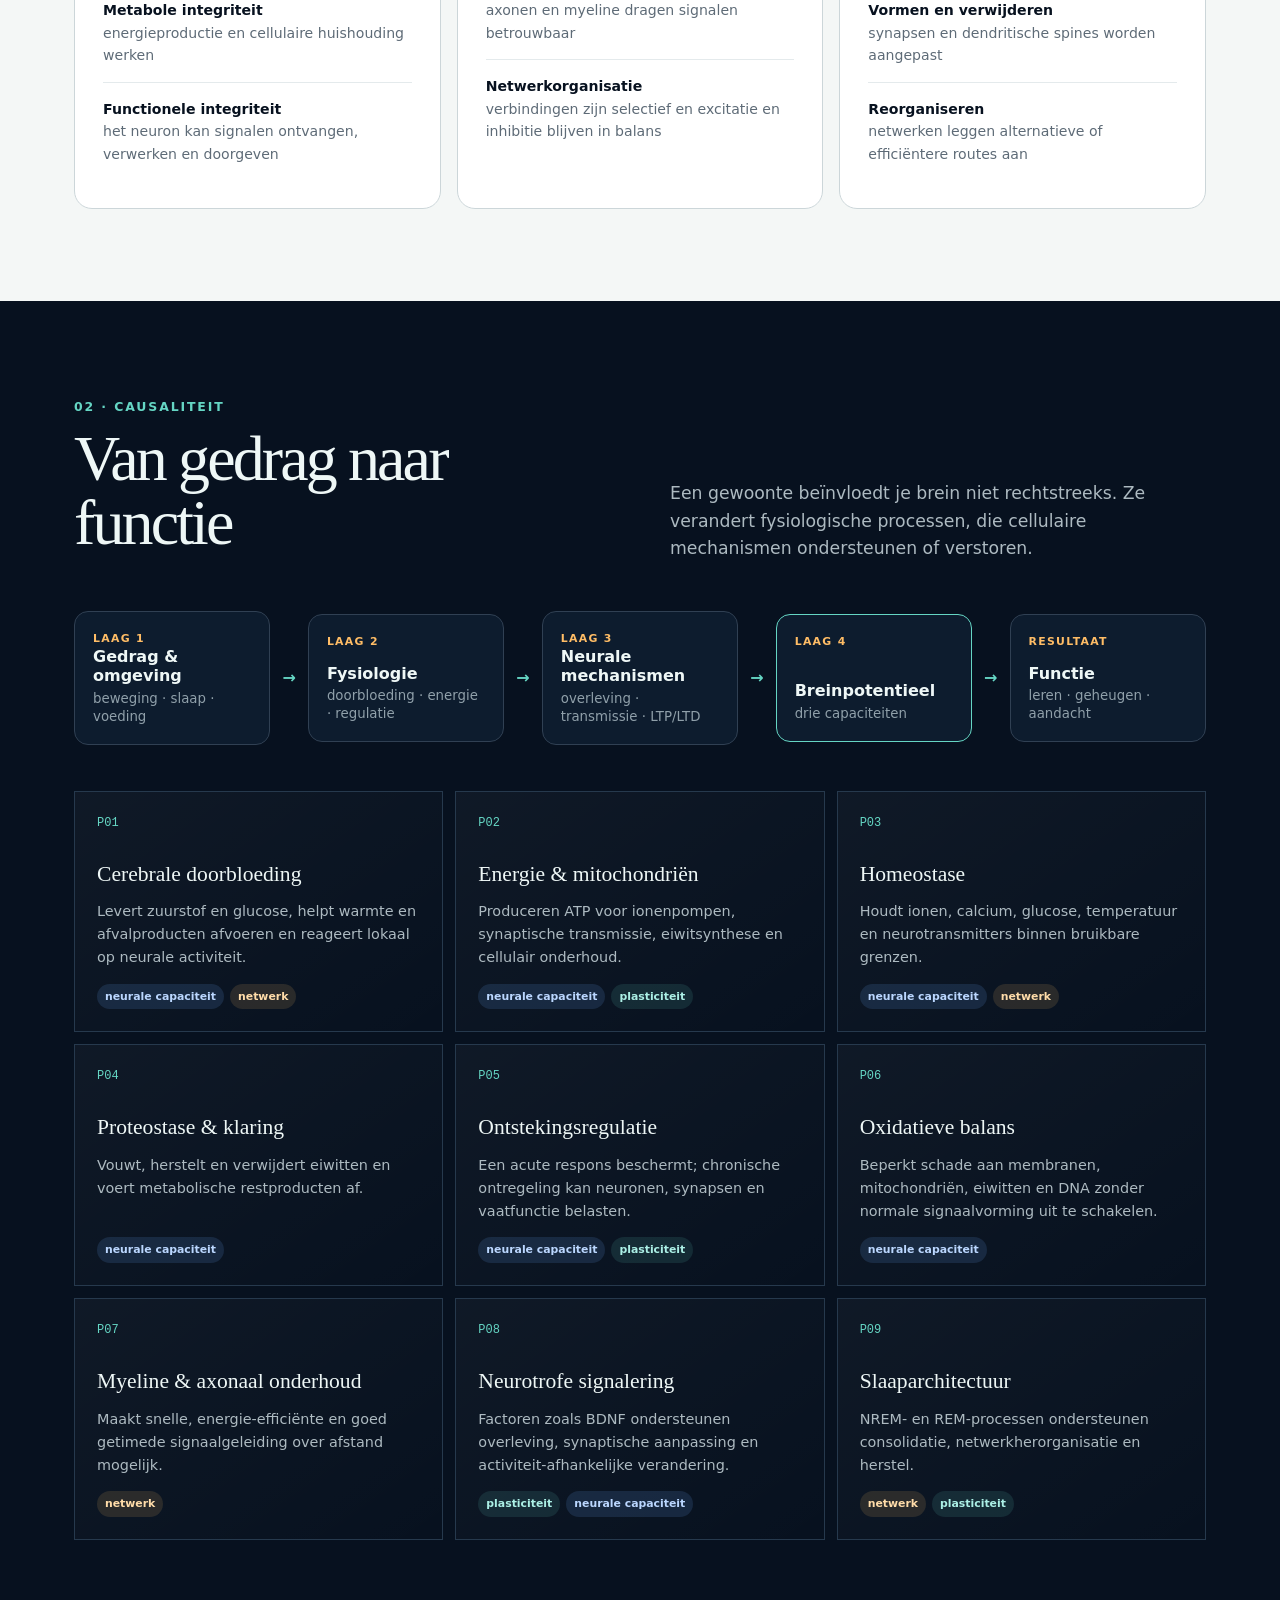
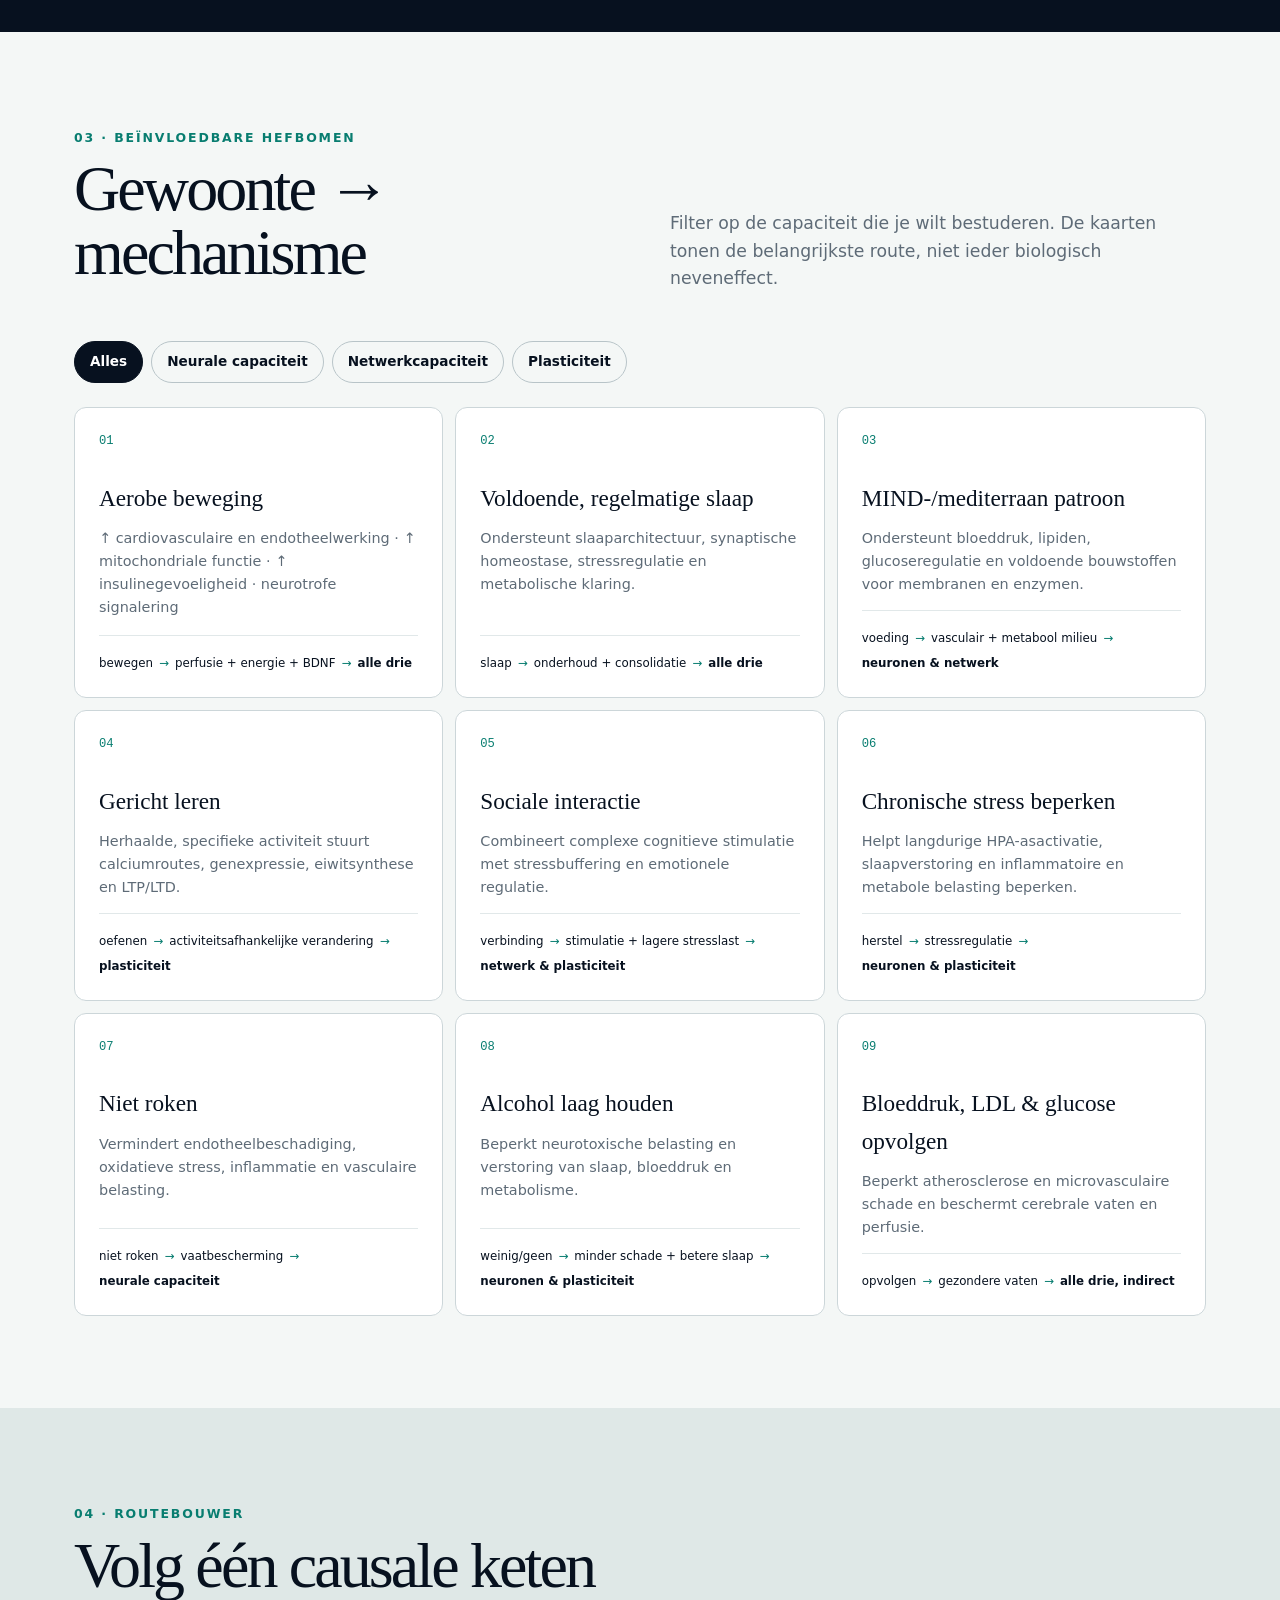
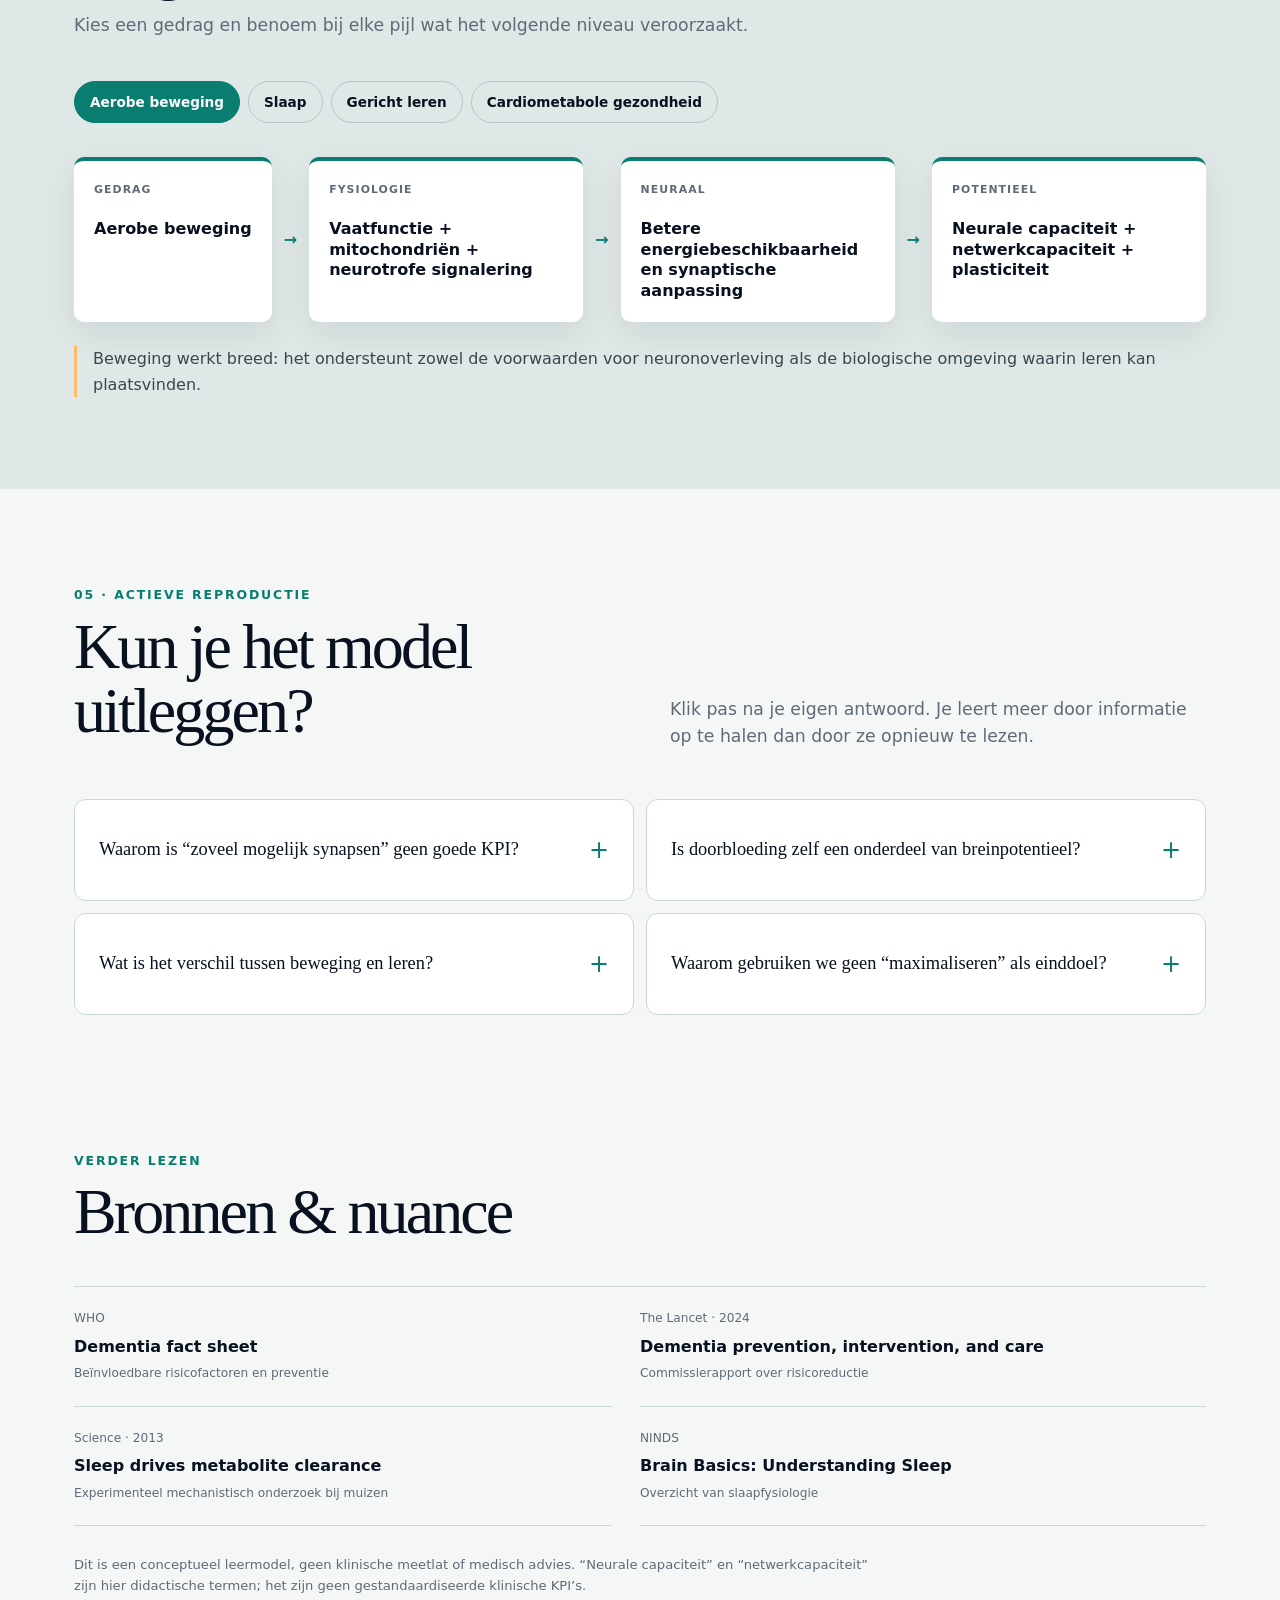
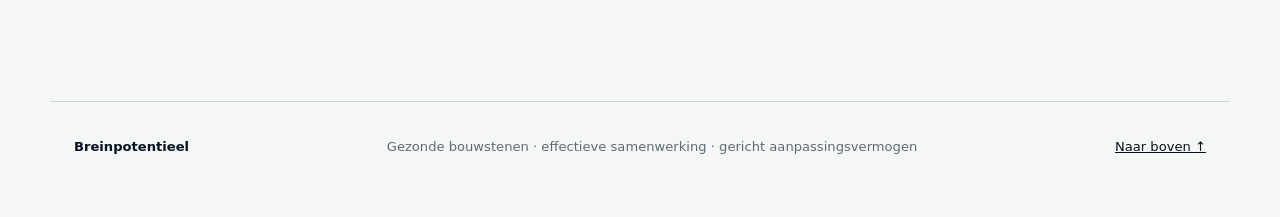
==== commit 77cac2b7: "Add neuron, communication, and brain architecture guide" ====
--- a/index.html
+++ b/index.html
@@ -21,6 +21,7 @@
       <a href="#model">Model</a>
       <a href="#fysiologie">Fysiologie</a>
       <a href="#gewoontes">Gewoontes</a>
+      <a href="architectuur.html">Architectuur</a>
       <a href="#toets">Zelftoets</a>
     </nav>
   </header>
@@ -36,6 +37,7 @@
           <div class="hero-actions">
             <a class="button primary" href="#model">Start bij het model</a>
             <a class="button quiet" href="#routebouwer">Volg één route</a>
+            <a class="button quiet" href="architectuur.html">Open neuron & brein →</a>
           </div>
         </div>
         <aside class="formula-card" aria-label="Kernformule">
--- a/styles.css
+++ b/styles.css
@@ -174,8 +174,121 @@
 .site-footer span { font-weight: 800; }
 .site-footer p { margin: 0; color: var(--muted); }
 
+/* Architecture learning route */
+.architecture-hero { padding-bottom: 70px; }
+.architecture-intro { display: grid; grid-template-columns: 1.35fr .65fr; gap: clamp(40px, 8vw, 92px); align-items: end; padding: 66px 0 44px; }
+.architecture-intro h1 { font-size: clamp(3.5rem, 7vw, 7rem); }
+.scale-ladder { margin: 0; padding: 0; list-style: none; border-top: 1px solid var(--line); }
+.scale-ladder li { display: grid; grid-template-columns: 108px 1fr; gap: 14px; padding: 14px 0; border-bottom: 1px solid var(--line); }
+.scale-ladder span { color: var(--cyan-dark); font-family: ui-monospace, SFMono-Regular, Menlo, monospace; font-size: .72rem; }
+.scale-ladder strong { font-size: .9rem; }
+.page-map { display: grid; grid-template-columns: repeat(3, 1fr); gap: 12px; }
+.page-map a { display: grid; min-height: 138px; padding: 20px; color: #edf7f6; background: var(--ink); border: 1px solid #26394d; border-radius: 12px; text-decoration: none; }
+.page-map a:hover { border-color: var(--cyan); }
+.page-map span { color: var(--cyan); font-family: ui-monospace, monospace; font-size: .72rem; }
+.page-map strong { margin-top: auto; font-family: Georgia, serif; font-size: 1.2rem; font-weight: 500; }
+.page-map small { color: #9aacb3; }
+.neuron-schematic { display: grid; grid-template-columns: 1.1fr auto 1.1fr auto 1.1fr auto 1.1fr auto 1.1fr; gap: 9px; align-items: center; margin: 0 0 28px; }
+.schematic-node { min-height: 142px; display: flex; flex-direction: column; padding: 18px; background: var(--white); border: 1px solid var(--line); border-top: 4px solid var(--blue); border-radius: 10px; }
+.schematic-node.integrate { border-top-color: var(--amber); }
+.schematic-node.decide { border-top-color: var(--coral); }
+.schematic-node.conduct { border-top-color: var(--cyan-dark); }
+.schematic-node.output { border-top-color: var(--cyan); }
+.schematic-node span { color: var(--muted); text-transform: uppercase; letter-spacing: .11em; font-size: .66rem; font-weight: 800; }
+.schematic-node strong { margin-top: auto; line-height: 1.2; }
+.schematic-node small { margin-top: 4px; color: var(--muted); line-height: 1.3; }
+.neuron-schematic > b { color: var(--cyan-dark); }
+.architecture-grid { display: grid; grid-template-columns: repeat(3, 1fr); gap: 12px; }
+.component-card { min-height: 285px; display: flex; flex-direction: column; padding: 24px; background: var(--white); border: 1px solid var(--line); border-radius: 12px; }
+.component-card.featured { color: #edf7f6; background: var(--ink); border-color: var(--ink); }
+.component-type { color: var(--cyan-dark); text-transform: uppercase; letter-spacing: .12em; font-size: .68rem; font-weight: 850; }
+.featured .component-type { color: var(--cyan); }
+.component-card h3 { margin: 32px 0 10px; font-family: Georgia, serif; font-size: 1.45rem; font-weight: 500; }
+.component-card p { color: var(--muted); font-size: .9rem; }
+.component-card.featured p { color: #adbac1; }
+.component-card footer { margin-top: auto; padding-top: 16px; border-top: 1px solid #e0e7e8; color: var(--muted); font-size: .78rem; }
+.component-card.featured footer { color: #adbac1; border-color: #304053; }
+.component-card footer strong { color: var(--ink); }
+.component-card.featured footer strong { color: var(--amber); }
+.glia-note { display: grid; grid-template-columns: .8fr 1.2fr; gap: 50px; margin-top: 26px; padding: 34px; color: #edf7f6; background: var(--cyan-dark); border-radius: var(--radius); }
+.glia-note span { color: #bdf4eb; text-transform: uppercase; letter-spacing: .12em; font-size: .7rem; font-weight: 800; }
+.glia-note h3 { margin: 12px 0 0; font-family: Georgia, serif; font-size: 1.7rem; line-height: 1.15; font-weight: 500; }
+.glia-note ul { margin: 0; padding-left: 18px; }
+.glia-note li { margin-bottom: 10px; color: #d4e8e4; font-size: .88rem; }
+.signal-section { max-width: none; color: #edf7f6; background: var(--ink); }
+.signal-section > * { max-width: 1132px; margin-inline: auto; }
+.signal-section .chapter { color: var(--cyan); }
+.signal-section .section-heading p, .signal-section .subheading p { color: #adbac1; }
+.signal-explorer { display: grid; grid-template-columns: .72fr 1.28fr; min-height: 570px; border: 1px solid #2a3b4e; border-radius: var(--radius); overflow: hidden; }
+.signal-steps { display: flex; flex-direction: column; background: #091522; border-right: 1px solid #2a3b4e; }
+.signal-steps button { flex: 1; display: flex; align-items: center; gap: 14px; padding: 15px 20px; color: #aebcc3; background: transparent; border: 0; border-bottom: 1px solid #243547; text-align: left; cursor: pointer; }
+.signal-steps button:last-child { border-bottom: 0; }
+.signal-steps button span { color: #718590; font-family: ui-monospace, monospace; font-size: .7rem; }
+.signal-steps button[aria-selected="true"] { color: var(--white); background: var(--ink-2); box-shadow: inset 4px 0 var(--cyan); }
+.signal-steps button[aria-selected="true"] span { color: var(--cyan); }
+.signal-panel, .brain-panel { display: flex; flex-direction: column; padding: clamp(28px, 5vw, 58px); background: linear-gradient(145deg, rgba(101,214,196,.08), transparent 48%); }
+.panel-eyebrow { color: var(--cyan); text-transform: uppercase; letter-spacing: .13em; font-size: .7rem; font-weight: 800; }
+.signal-panel h3, .brain-panel h3 { max-width: 650px; margin: 34px 0 20px; font-family: Georgia, serif; font-size: clamp(2rem, 4vw, 3.5rem); line-height: 1.03; font-weight: 500; }
+.signal-panel > p, .brain-panel > p { max-width: 740px; color: #bdc8cd; font-size: 1rem; }
+.molecule-list { display: flex; flex-wrap: wrap; gap: 8px; margin-top: 18px; }
+.molecule-list span { padding: 6px 10px; color: #bff5ec; background: rgba(101,214,196,.1); border: 1px solid rgba(101,214,196,.28); border-radius: 99px; font-size: .76rem; font-weight: 750; }
+.signal-panel footer { display: grid; margin-top: auto; padding-top: 22px; border-top: 1px solid #304053; }
+.signal-panel footer span { color: var(--amber); text-transform: uppercase; letter-spacing: .12em; font-size: .67rem; font-weight: 800; }
+.signal-panel footer strong { margin-top: 5px; }
+.ion-table-wrap { margin-top: 72px !important; }
+.ion-table-wrap > header { max-width: 750px; }
+.ion-table-wrap h3 { margin: 10px 0 26px; font-family: Georgia, serif; font-size: 2rem; line-height: 1.15; font-weight: 500; }
+.ion-grid { display: grid; grid-template-columns: repeat(4, 1fr); border: 1px solid #2a3b4e; }
+.ion-grid article { padding: 24px; border-right: 1px solid #2a3b4e; }
+.ion-grid article:last-child { border-right: 0; }
+.ion { display: inline-grid; place-items: center; width: 48px; height: 48px; color: var(--ink); background: var(--cyan); border-radius: 50%; font-family: ui-monospace, monospace; font-weight: 900; }
+.ion.potassium { background: var(--amber); }
+.ion.calcium { background: var(--coral); }
+.ion.chloride { background: var(--blue); }
+.ion-grid h4 { margin: 22px 0 8px; font-family: Georgia, serif; font-size: 1.2rem; }
+.ion-grid p { margin: 0; color: #adbac1; font-size: .85rem; }
+.myth-grid { display: grid; grid-template-columns: 1fr 1fr; gap: 12px; margin-top: 24px !important; }
+.myth-grid article { padding: 26px; color: var(--ink); background: var(--amber); border-radius: 12px; }
+.myth-grid article:last-child { background: var(--cyan); }
+.myth-grid span { text-transform: uppercase; letter-spacing: .11em; font-size: .67rem; font-weight: 850; }
+.myth-grid h3 { margin: 22px 0 10px; font-family: Georgia, serif; font-size: 1.4rem; line-height: 1.2; font-weight: 500; }
+.myth-grid p { margin: 0; color: #304052; font-size: .88rem; }
+.subheading { max-width: 740px; margin-top: 78px !important; margin-bottom: 32px !important; }
+.subheading h2 { margin: 8px 0 12px; font-family: Georgia, serif; font-size: clamp(2.2rem, 5vw, 3.8rem); line-height: 1; font-weight: 500; }
+.transmitter-grid { display: grid; grid-template-columns: repeat(3, 1fr); gap: 12px; }
+.transmitter-grid article { min-height: 230px; padding: 24px; border: 1px solid #2a3b4e; }
+.transmitter-grid span { color: var(--cyan); text-transform: uppercase; letter-spacing: .1em; font-size: .66rem; font-weight: 800; }
+.transmitter-grid h3 { margin: 34px 0 10px; font-family: Georgia, serif; font-size: 1.5rem; font-weight: 500; }
+.transmitter-grid p { margin: 0; color: #adbac1; font-size: .88rem; }
+.brain-explorer { display: grid; grid-template-columns: .72fr 1.28fr; min-height: 590px; background: var(--white); border: 1px solid var(--line); border-radius: var(--radius); overflow: hidden; }
+.brain-levels { display: grid; grid-template-columns: 1fr 1fr; align-content: stretch; border-right: 1px solid var(--line); }
+.brain-levels button { min-height: 92px; display: flex; flex-direction: column; justify-content: center; align-items: flex-start; padding: 14px 17px; color: var(--ink); background: #edf2f2; border: 0; border-right: 1px solid var(--line); border-bottom: 1px solid var(--line); cursor: pointer; text-align: left; font-weight: 750; }
+.brain-levels button:nth-child(even) { border-right: 0; }
+.brain-levels button span { color: var(--muted); text-transform: uppercase; letter-spacing: .09em; font-size: .62rem; font-weight: 800; }
+.brain-levels button[aria-selected="true"] { color: var(--white); background: var(--cyan-dark); }
+.brain-levels button[aria-selected="true"] span { color: #bdf4eb; }
+.brain-panel { color: var(--ink); background: linear-gradient(145deg, rgba(8,125,112,.1), transparent 55%); }
+.brain-panel > p { color: var(--muted); }
+.brain-panel .brain-role { color: var(--ink); font-size: 1.15rem; font-weight: 700; }
+.brain-panel .molecule-list { margin-top: auto; }
+.brain-panel .molecule-list span { color: var(--cyan-dark); background: rgba(8,125,112,.07); border-color: rgba(8,125,112,.24); }
+.organization-levels { display: grid; grid-template-columns: repeat(3, 1fr); gap: 12px; margin-top: 26px; }
+.organization-levels article { padding: 24px; background: var(--white); border: 1px solid var(--line); }
+.organization-levels span { color: var(--coral); text-transform: uppercase; letter-spacing: .12em; font-size: .68rem; font-weight: 850; }
+.organization-levels h3 { margin: 28px 0 10px; font-family: Georgia, serif; font-size: 1.35rem; font-weight: 500; }
+.organization-levels p { margin: 0; color: var(--muted); font-size: .87rem; }
+.network-example { margin-top: 72px; padding: 34px; color: #edf7f6; background: var(--ink); border-radius: var(--radius); }
+.network-example h3 { margin: 10px 0 28px; font-family: Georgia, serif; font-size: 2rem; font-weight: 500; }
+.network-flow { display: grid; grid-template-columns: 1fr auto 1fr auto 1fr auto 1fr; gap: 10px; align-items: center; }
+.network-flow > span { min-height: 112px; display: flex; flex-direction: column; justify-content: center; padding: 16px; border: 1px solid #304053; border-radius: 9px; font-size: .86rem; font-weight: 750; }
+.network-flow small { margin-top: 4px; color: #95a6ad; font-weight: 400; }
+.network-flow b { color: var(--cyan); }
+.network-example > p { max-width: 850px; margin: 24px 0 0; color: #adbac1; font-size: .88rem; }
+
 @media (max-width: 900px) {
-  .hero-grid, .split-heading { grid-template-columns: 1fr; }
+  .topbar nav { gap: 14px; }
+  .topbar nav a { font-size: .8rem; }
+  .hero-grid, .split-heading, .architecture-intro, .glia-note { grid-template-columns: 1fr; }
   .hero-grid { align-items: start; }
   .formula-card { max-width: 520px; }
   .capacity-grid, .process-grid, .habit-grid { grid-template-columns: 1fr 1fr; }
@@ -184,6 +297,18 @@
   .causal-ribbon div { min-height: 104px; }
   .route-track { grid-template-columns: 1fr; }
   .route-arrow { transform: rotate(90deg); justify-self: center; }
+  .neuron-schematic { grid-template-columns: 1fr; }
+  .neuron-schematic > b { transform: rotate(90deg); justify-self: center; }
+  .architecture-grid, .transmitter-grid { grid-template-columns: 1fr 1fr; }
+  .signal-explorer, .brain-explorer { grid-template-columns: 1fr; }
+  .signal-steps { display: grid; grid-template-columns: repeat(4, 1fr); border-right: 0; border-bottom: 1px solid #2a3b4e; }
+  .signal-steps button { min-height: 70px; border-right: 1px solid #243547; }
+  .signal-steps button[aria-selected="true"] { box-shadow: inset 0 -4px var(--cyan); }
+  .ion-grid { grid-template-columns: 1fr 1fr; }
+  .ion-grid article { border-bottom: 1px solid #2a3b4e; }
+  .brain-levels { border-right: 0; border-bottom: 1px solid var(--line); }
+  .network-flow { grid-template-columns: 1fr; }
+  .network-flow b { transform: rotate(90deg); justify-self: center; }
 }
 
 @media (max-width: 620px) {
@@ -196,10 +321,17 @@
   .formula-card { padding: 22px; }
   .principle { grid-template-columns: 1fr; gap: 6px; }
   .section { padding: 68px 18px; }
-  .capacity-grid, .process-grid, .habit-grid, .quiz-grid, .source-list { grid-template-columns: 1fr; }
+  .capacity-grid, .process-grid, .habit-grid, .quiz-grid, .source-list, .page-map, .architecture-grid, .transmitter-grid, .organization-levels, .myth-grid { grid-template-columns: 1fr; }
   .definition { min-height: 0; }
   .source-list a:nth-child(odd) { margin-right: 0; }
   .site-footer { flex-direction: column; align-items: flex-start; padding-inline: 18px; }
+  .signal-steps { grid-template-columns: 1fr 1fr; }
+  .signal-panel { min-height: 570px; }
+  .ion-grid { grid-template-columns: 1fr; }
+  .ion-grid article { border-right: 0; }
+  .brain-levels { grid-template-columns: 1fr; }
+  .brain-levels button { border-right: 0; }
+  .network-example { padding: 24px; }
 }
 
 @media (prefers-reduced-motion: reduce) {
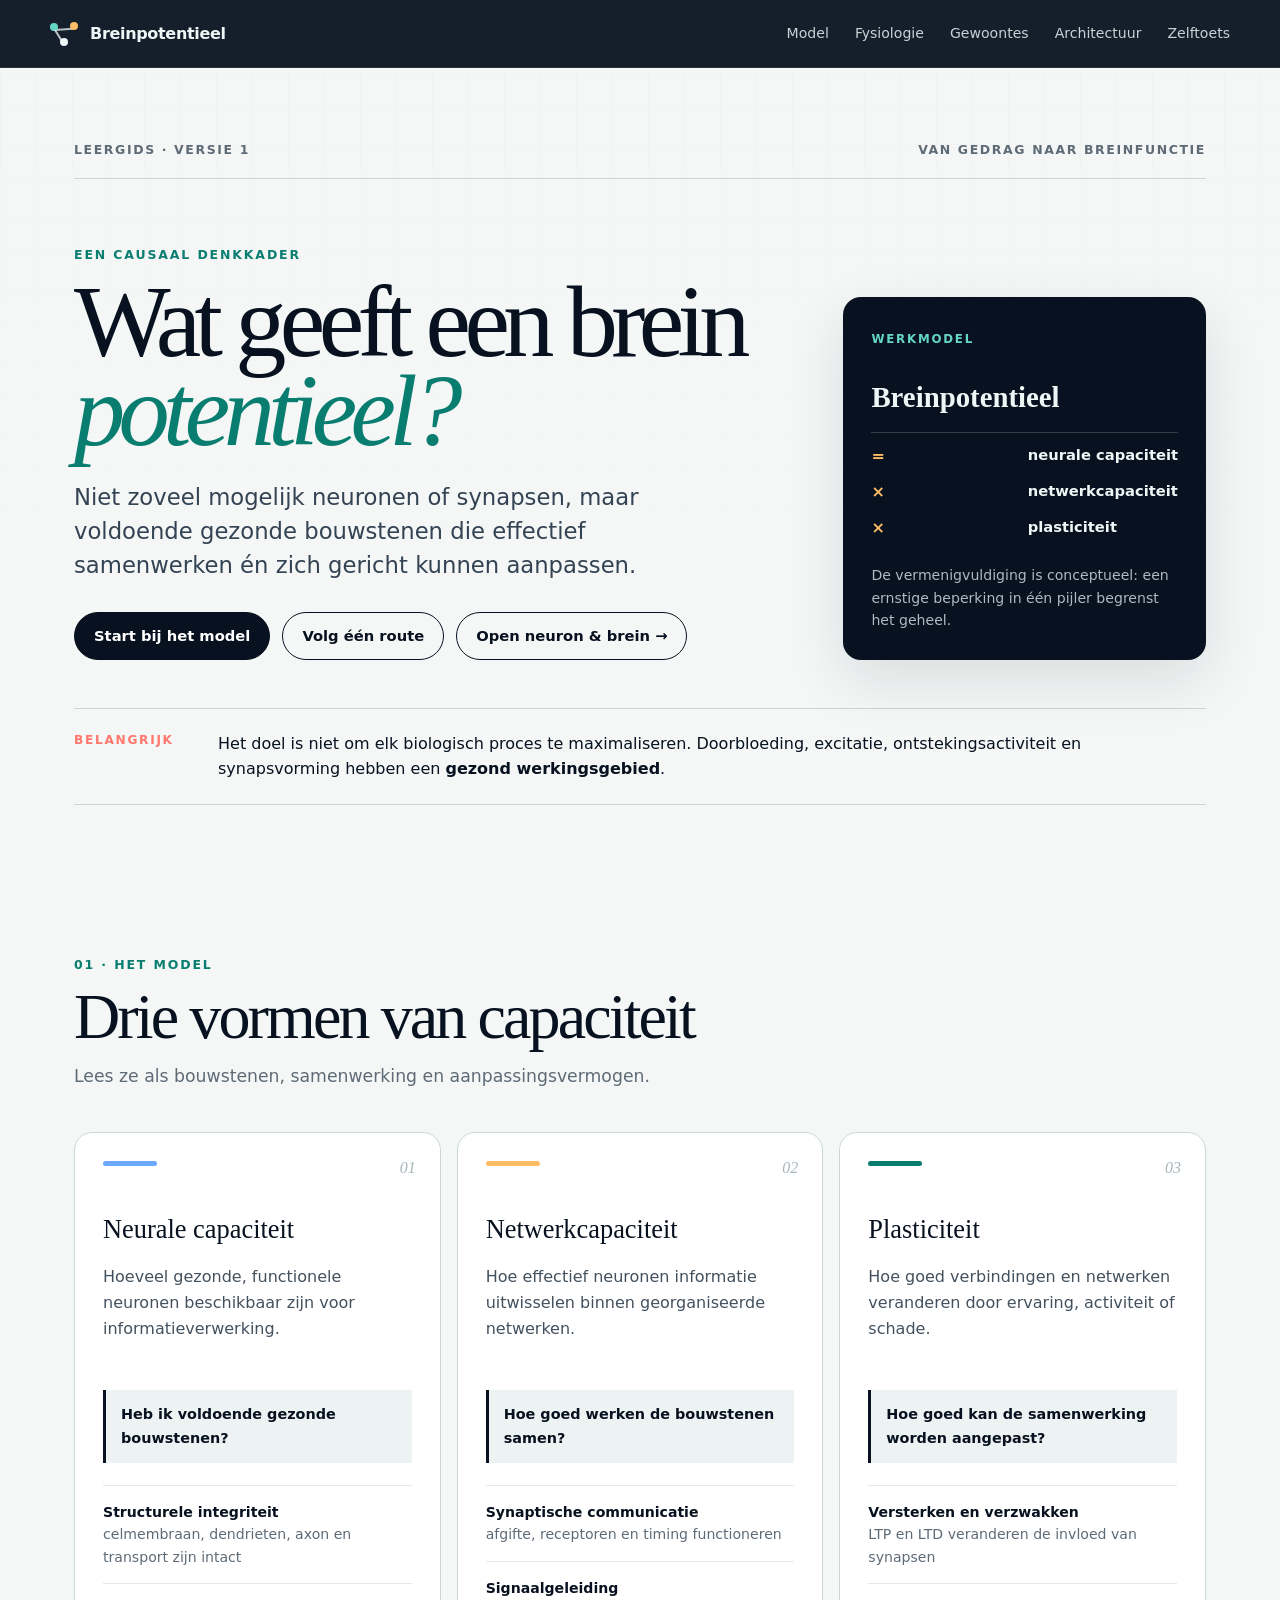
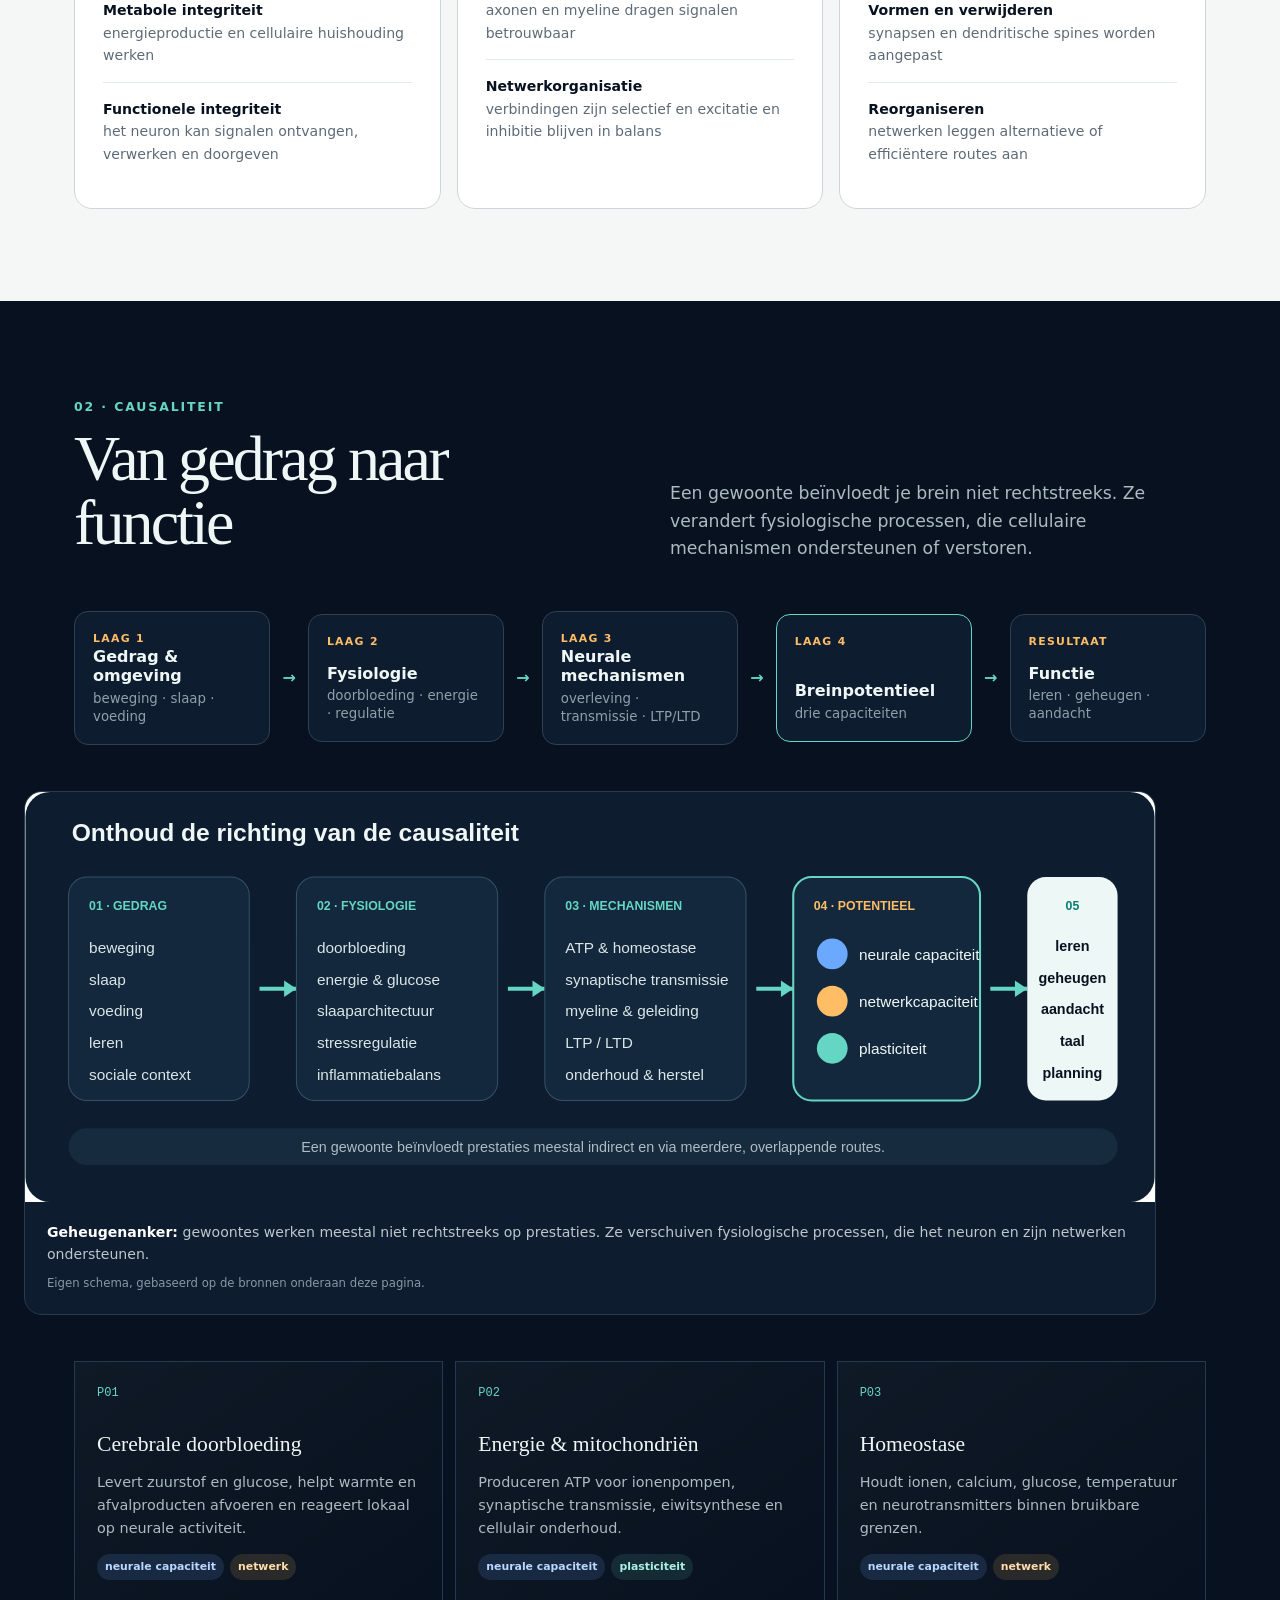
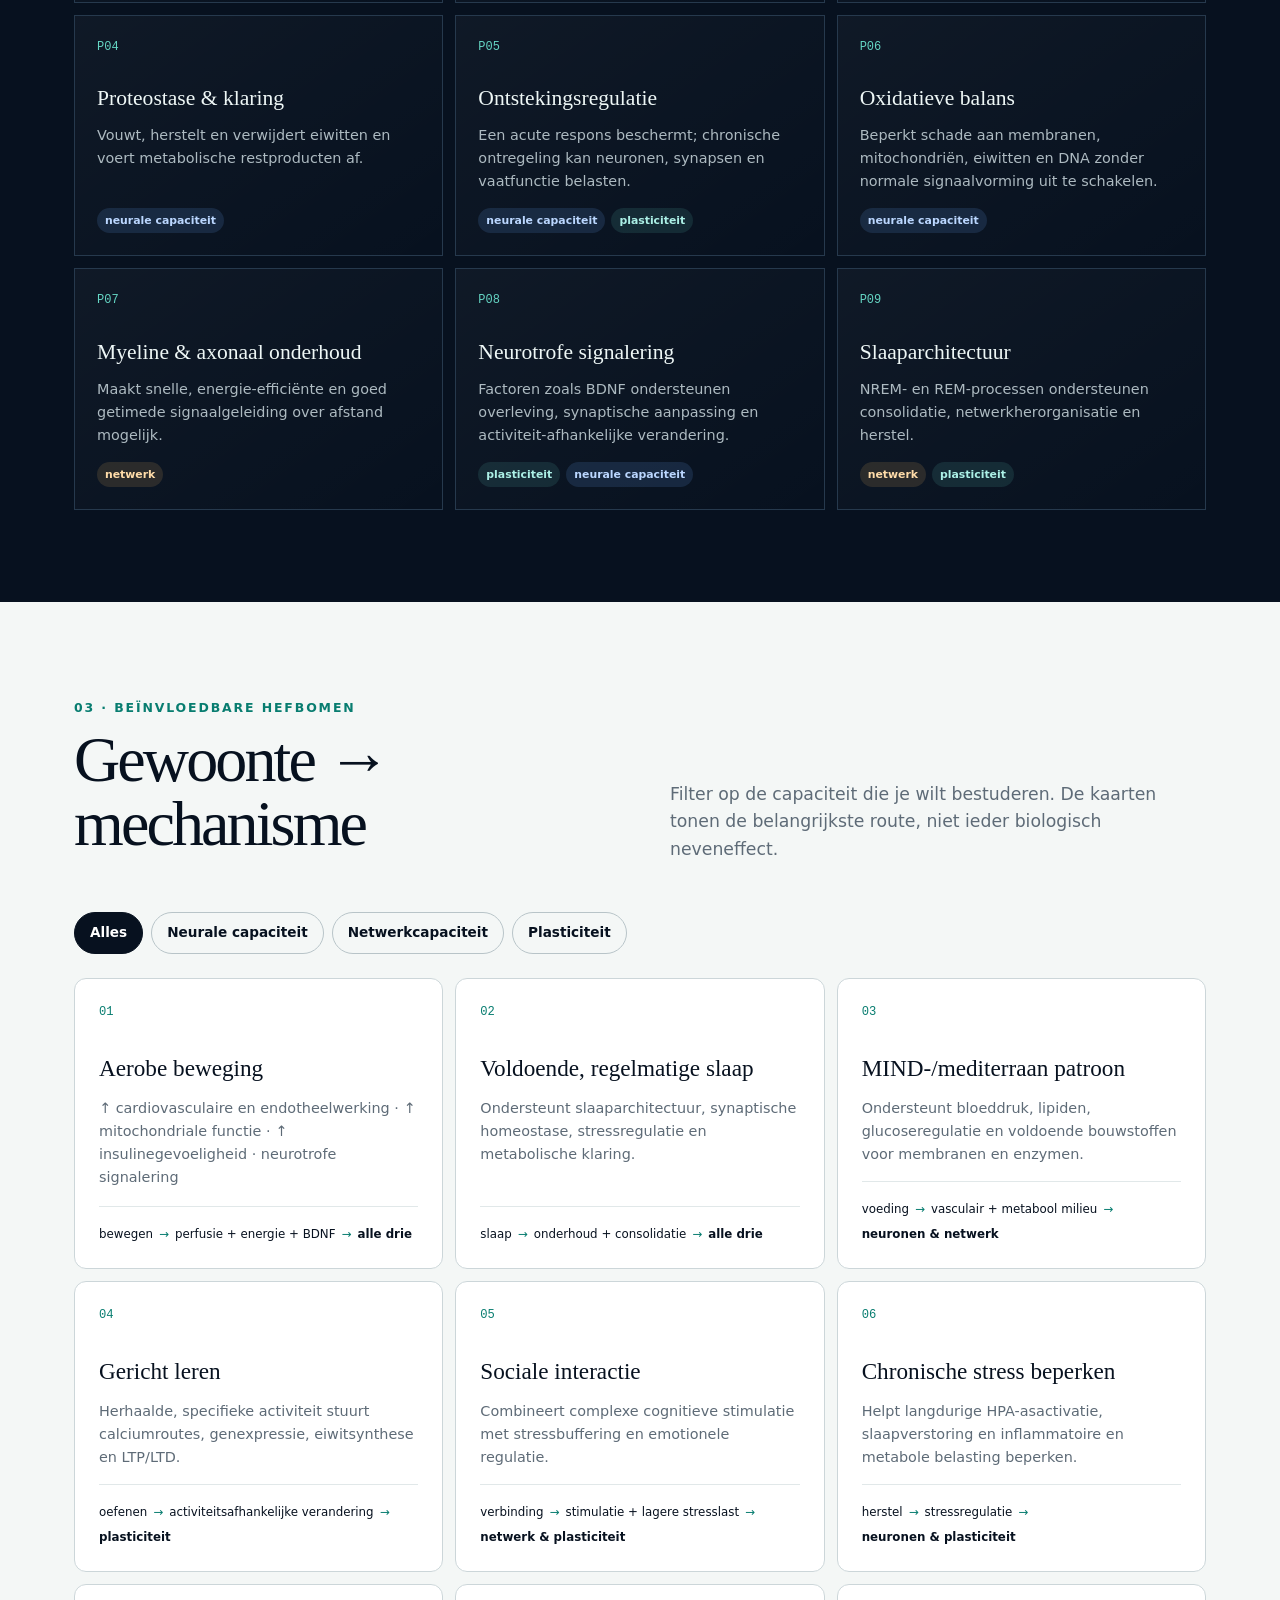
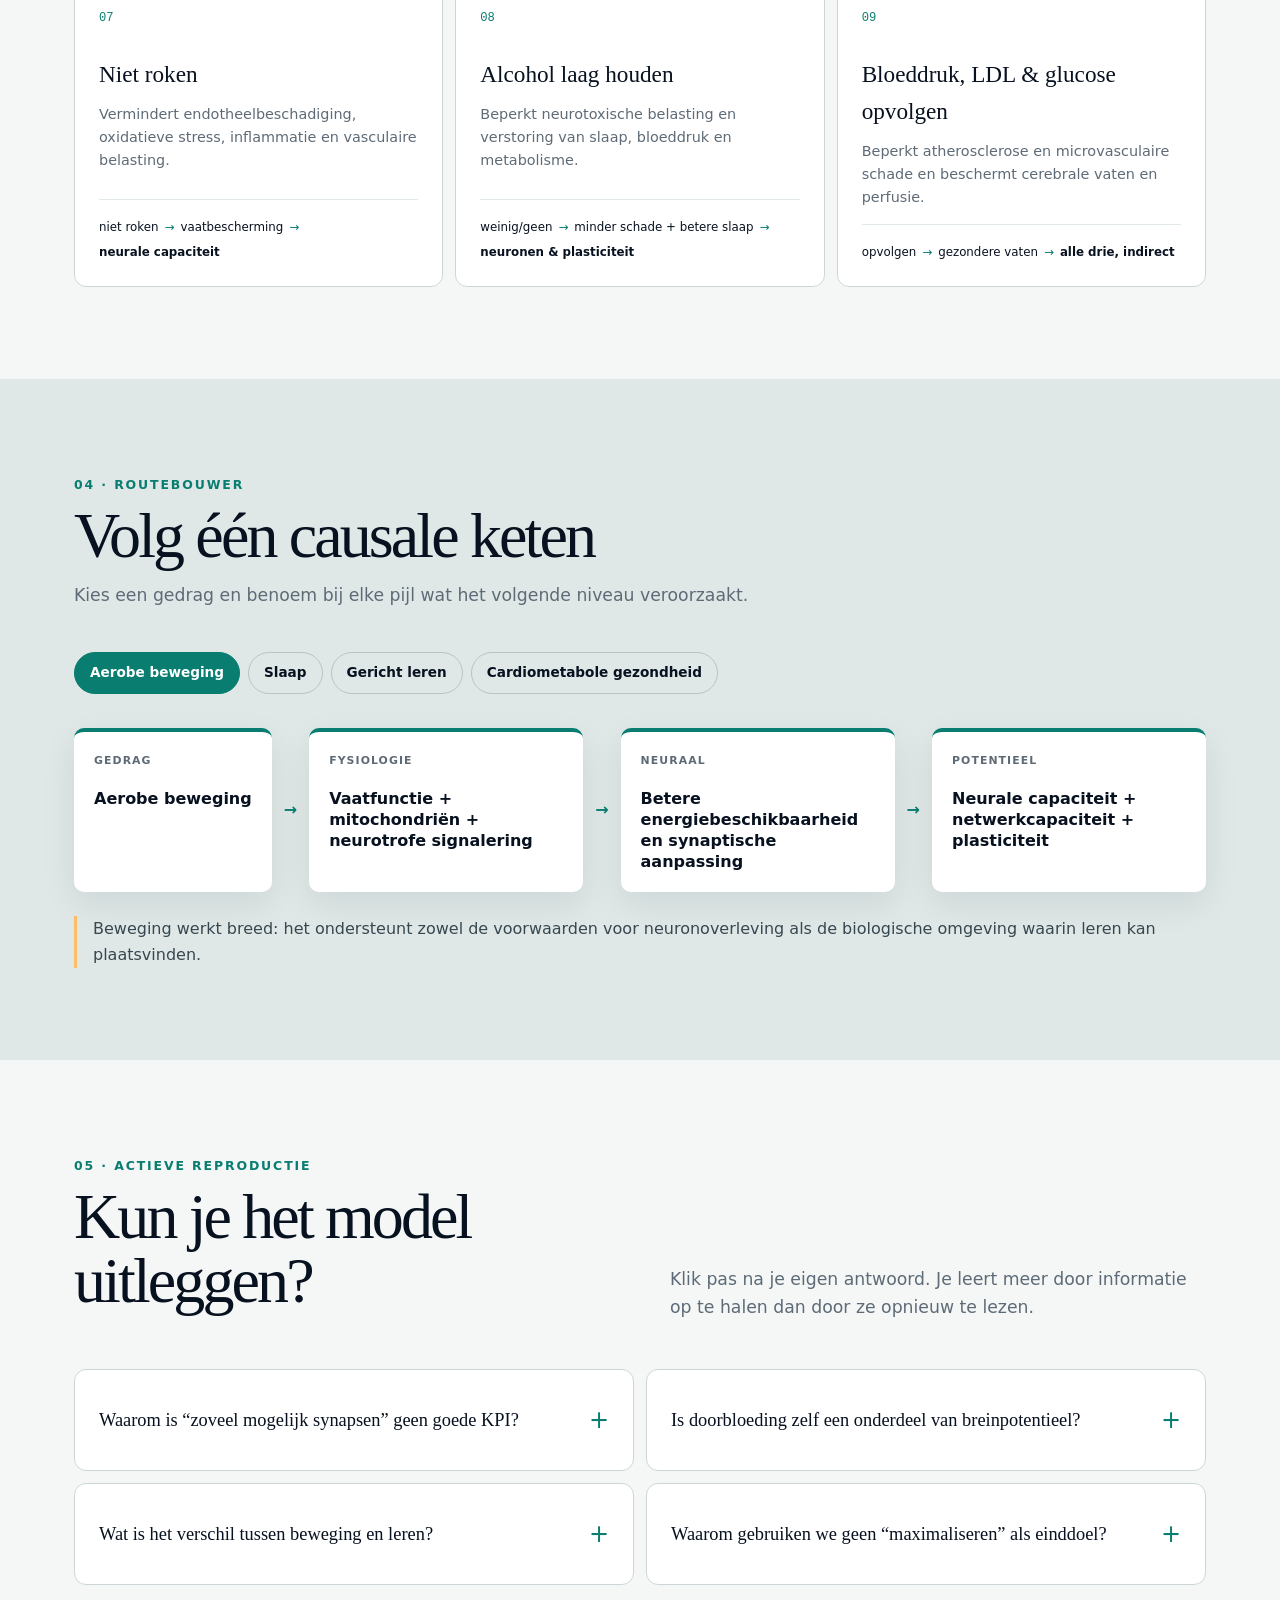
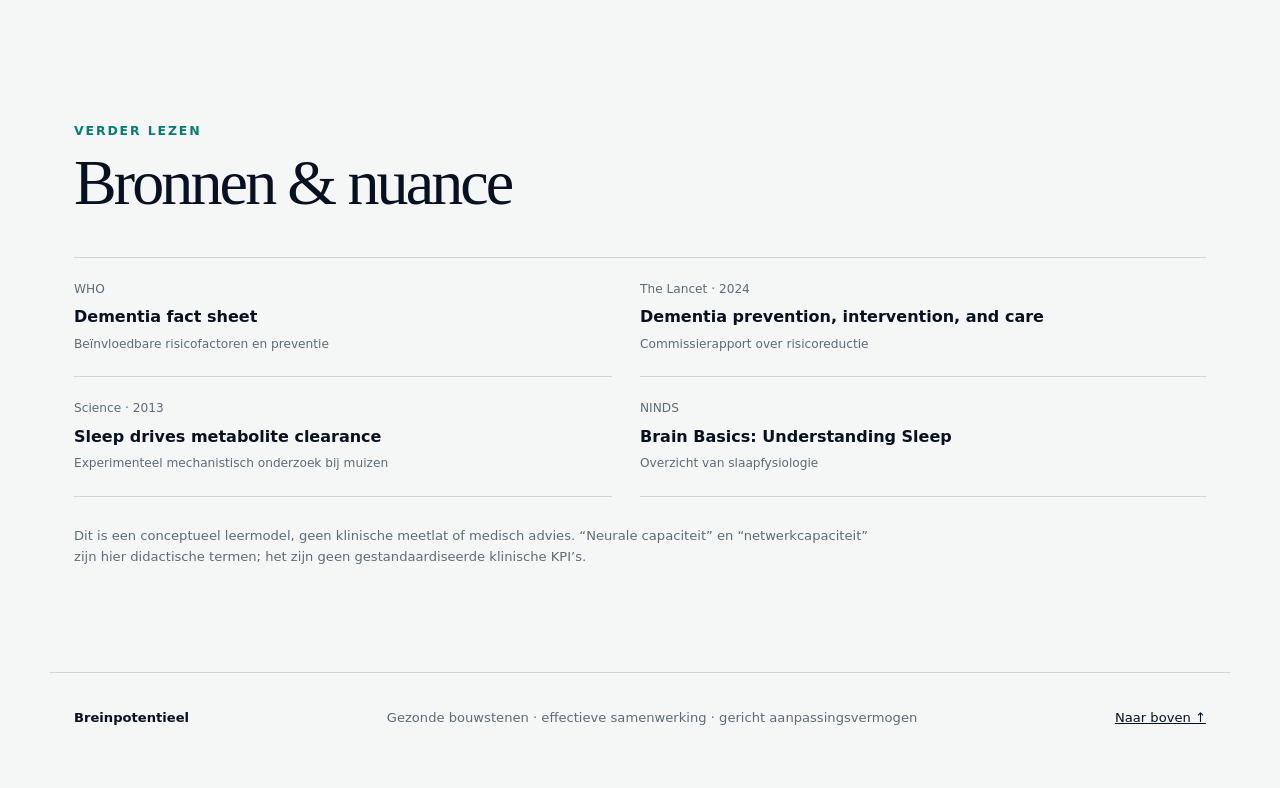
==== commit b84cc842: "Add visual learning aids and scientific diagrams" ====
--- a/index.html
+++ b/index.html
@@ -122,6 +122,11 @@
         <div><span>resultaat</span><strong>Functie</strong><small>leren · geheugen · aandacht</small></div>
       </div>
 
+      <figure class="science-figure wide-visual dark-figure">
+        <img src="assets/causal-map.svg" alt="Visuele causale kaart: gedrag beïnvloedt fysiologie, vervolgens cellulaire mechanismen, de drie capaciteiten van breinpotentieel en uiteindelijk cognitieve functies." loading="lazy">
+        <figcaption><strong>Geheugenanker:</strong> gewoontes werken meestal niet rechtstreeks op prestaties. Ze verschuiven fysiologische processen, die het neuron en zijn netwerken ondersteunen. <span>Eigen schema, gebaseerd op de bronnen onderaan deze pagina.</span></figcaption>
+      </figure>
+
       <div class="process-grid">
         <article><span class="process-code">P01</span><h3>Cerebrale doorbloeding</h3><p>Levert zuurstof en glucose, helpt warmte en afvalproducten afvoeren en reageert lokaal op neurale activiteit.</p><footer><span class="tag neural-tag">neurale capaciteit</span><span class="tag network-tag">netwerk</span></footer></article>
         <article><span class="process-code">P02</span><h3>Energie & mitochondriën</h3><p>Produceren ATP voor ionenpompen, synaptische transmissie, eiwitsynthese en cellulair onderhoud.</p><footer><span class="tag neural-tag">neurale capaciteit</span><span class="tag plastic-tag">plasticiteit</span></footer></article>
--- a/styles.css
+++ b/styles.css
@@ -285,10 +285,37 @@
 .network-flow b { color: var(--cyan); }
 .network-example > p { max-width: 850px; margin: 24px 0 0; color: #adbac1; font-size: .88rem; }
 
+/* Scientific visuals */
+.visual-grid { display: grid; grid-template-columns: 1fr 1fr; gap: 18px; margin: 30px 0 36px; }
+.science-figure { overflow: hidden; margin: 0; background: var(--white); border: 1px solid var(--line); border-radius: var(--radius); box-shadow: 0 16px 42px rgba(7,17,31,.07); }
+.science-figure img { display: block; width: 100%; height: 100%; object-fit: contain; }
+.image-stage { height: 420px; display: grid; place-items: center; padding: 22px; background: #f8fbfa; border-bottom: 1px solid var(--line); }
+.neuron-stage { background: linear-gradient(145deg, #f9fbfb, #e8f3f1); }
+.cell-stage { background: linear-gradient(145deg, #fffaf2, #f3f7f6); }
+.synapse-stage { background: #f5f8f8; }
+.chart-stage { padding: 0; background: #0d1c2e; }
+.science-figure figcaption { padding: 20px 22px 22px; color: #42515d; font-size: .88rem; line-height: 1.55; }
+.science-figure figcaption strong { color: var(--ink); }
+.science-figure figcaption span { display: block; margin-top: 9px; color: #78868e; font-size: .73rem; line-height: 1.45; }
+.science-figure figcaption a { color: var(--cyan-dark); text-underline-offset: 2px; }
+.science-figure.dark-card { color: #edf7f6; background: #0d1c2e; border-color: #2a3b4e; box-shadow: none; }
+.science-figure.dark-card figcaption { color: #bec9ce; }
+.science-figure.dark-card figcaption strong { color: #fff; }
+.science-figure.dark-card figcaption span { color: #8fa0a9; }
+.science-figure.dark-card figcaption a { color: var(--cyan); }
+.wide-visual { margin: 0 0 46px; }
+.wide-visual > img { aspect-ratio: 11 / 4; object-fit: cover; background: var(--white); }
+.dark-figure { background: #0d1c2e; border-color: #2a3b4e; box-shadow: none; }
+.dark-figure figcaption { color: #bdc8cd; }
+.dark-figure figcaption strong { color: #fff; }
+.dark-figure figcaption span { color: #8799a3; }
+.brain-visual > img { aspect-ratio: 11 / 6.1; object-fit: contain; }
+.brain-visual { margin-bottom: 28px; }
+
 @media (max-width: 900px) {
   .topbar nav { gap: 14px; }
   .topbar nav a { font-size: .8rem; }
-  .hero-grid, .split-heading, .architecture-intro, .glia-note { grid-template-columns: 1fr; }
+  .hero-grid, .split-heading, .architecture-intro, .glia-note, .visual-grid { grid-template-columns: 1fr; }
   .hero-grid { align-items: start; }
   .formula-card { max-width: 520px; }
   .capacity-grid, .process-grid, .habit-grid { grid-template-columns: 1fr 1fr; }
@@ -309,6 +336,8 @@
   .brain-levels { border-right: 0; border-bottom: 1px solid var(--line); }
   .network-flow { grid-template-columns: 1fr; }
   .network-flow b { transform: rotate(90deg); justify-self: center; }
+  .image-stage { height: min(500px, 72vw); }
+  .wide-visual > img, .brain-visual > img { aspect-ratio: auto; min-height: 300px; object-fit: contain; }
 }
 
 @media (max-width: 620px) {
@@ -332,6 +361,9 @@
   .brain-levels { grid-template-columns: 1fr; }
   .brain-levels button { border-right: 0; }
   .network-example { padding: 24px; }
+  .image-stage { height: 310px; padding: 12px; }
+  .science-figure figcaption { padding: 17px; }
+  .wide-visual > img, .brain-visual > img { min-height: 230px; }
 }
 
 @media (prefers-reduced-motion: reduce) {
